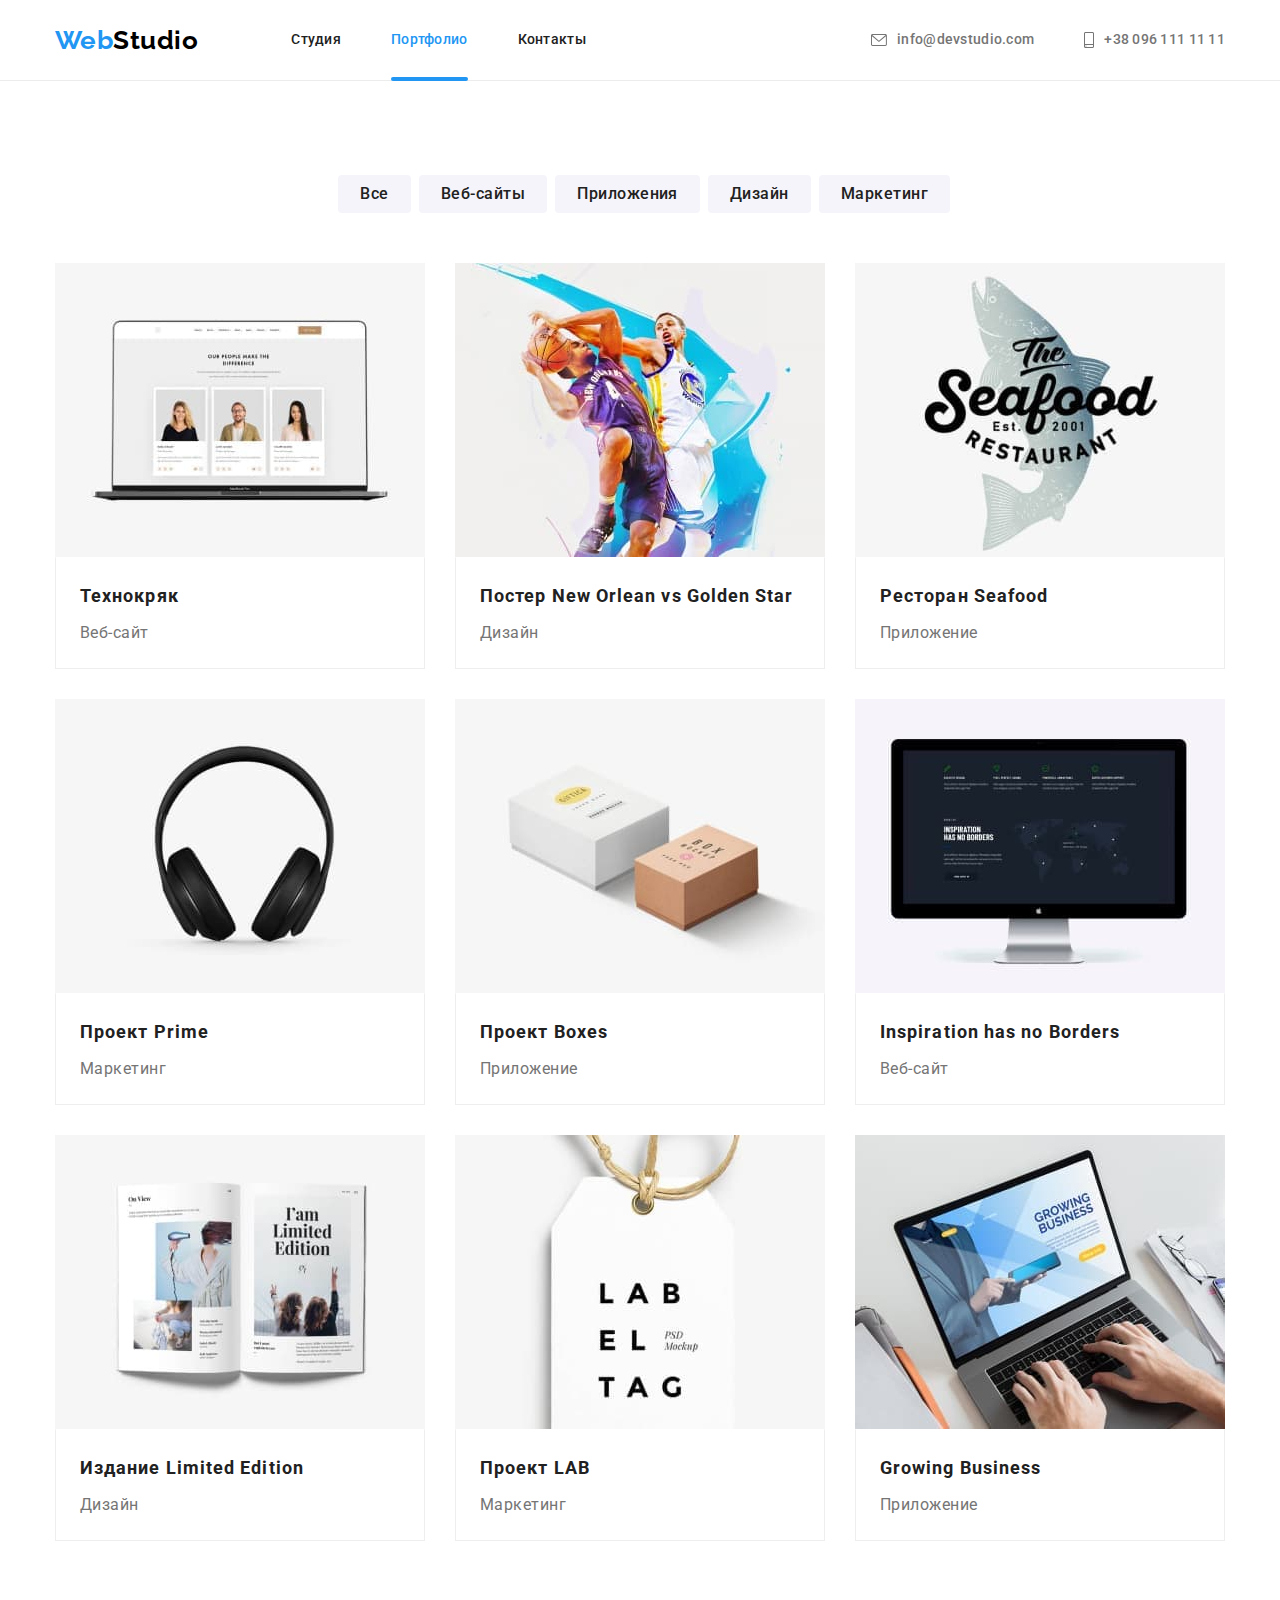
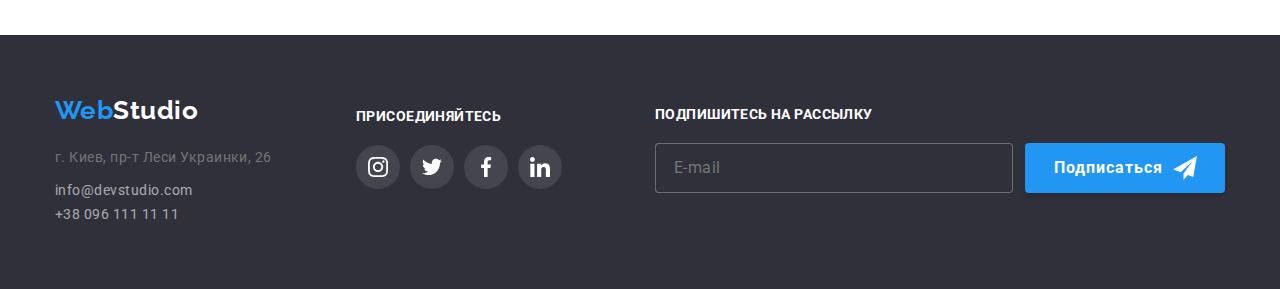
==== portfolio.html @ b42ccc4c "Clone" ====
<!DOCTYPE html>
<html lang="ru">
  <head>
    <meta charset="UTF-8" />
    <meta http-equiv="X-UA-Compatible" content="IE=edge" />
    <meta name="viewport" content="width=device-width, initial-scale=1.0" />
    <title>Document</title>
    <link rel="preconnect" href="https://fonts.gstatic.com" />
    <link
      href="https://fonts.googleapis.com/css2?family=Raleway:wght@700&family=Roboto:wght@400;500;700&display=swap"
      rel="stylesheet"
    />
    <link
      rel="stylesheet"
      href="https://cdnjs.cloudflare.com/ajax/libs/modern-normalize/1.0.0/modern-normalize.min.css"
    />
    <link rel="stylesheet" href="./css/styles.css" />
    <link rel="stylesheet" href="./css/main.min.css" />
  </head>
  <body>
    <!-- Шапка -->

    <header class="header">
      <div class="container header__container">
        <a href="" class="logo"> <span>Web</span><span class="logo header__logo">Studio</span></a>

        <!-- Навигация -->

        <nav>
          <ul class="site-nav list">
            <li class="site-nav__item">
              <a href="./index.html" class="site-nav__link">Студия</a>
            </li>
            <li class="site-nav__item">
              <a href="./portfolio.html" class="site-nav__link site-nav__link--active">Портфолио</a>
            </li>
            <li class="site-nav__item"><a href="" class="site-nav__link">Контакты</a></li>
          </ul>
        </nav>

        <!-- Контакты -->

        <ul class="contact list">
          <li class="contact__item">
            <a href="mailto:info@devstudio.com" class="contact__link">
              <svg class="contact__icon" width="16" height="12">
                <use href="./images/header-icon/symbol-defs.svg#icon-envelope"></use>
              </svg>
              info@devstudio.com</a
            >
          </li>
          <li class="contact__item">
            <a href="tel:+380961111111" class="contact__link">
              <svg class="contact__icon" width="10" height="16">
                <use href="./images/header-icon/symbol-defs.svg#icon-smartphone"></use>
              </svg>
              +38 096 111 11 11</a
            >
          </li>
        </ul>
      </div>
    </header>

    <!-- Фильтры и Проекты -->

    <main>
      <section class="section">
        <div class="container">
          <h2 class="filter">Фильтры и Проекты</h2>
          <ul class="list filter__block">
            <li><button class="filter__button" type="button">Все</button></li>
            <li><button class="filter__button" type="button">Веб-сайты</button></li>
            <li>
              <button class="filter__button" type="button">Приложения</button>
            </li>
            <li><button class="filter__button" type="button">Дизайн</button></li>
            <li><button class="filter__button" type="button">Маркетинг</button></li>
          </ul>
          <ul class="list projects">
            <li class="projects__item">
              <div class="projects__card">
                <img src="./images/img4.jpg" alt="Веб-сайт" width="370" />

                <div class="projects__overlay">
                  <p class="projects__text">
                    Технокряк это современная площадка распространения коронавируса. Компании
                    используют эту платформу для цифрового шпионажа и атак на защищённые сервера
                    конкурентов.
                  </p>
                </div>
              </div>
              <div class="description">
                <h3 class="description__subtitle">Технокряк</h3>
                <p class="description__text">Веб-сайт</p>
              </div>
            </li>
            <li class="projects__item">
              <div class="projects__card">
                <img src="./images/img5.jpg" alt="Дизайн" width="370" />
                <div class="projects__overlay">
                  <p class="projects__text">
                    Технокряк это современная площадка распространения коронавируса. Компании
                    используют эту платформу для цифрового шпионажа и атак на защищённые сервера
                    конкурентов.
                  </p>
                </div>
              </div>
              <div class="description">
                <h3 class="description__subtitle">Постер New Orlean vs Golden Star</h3>
                <p class="description__text">Дизайн</p>
              </div>
            </li>

            <li class="projects__item">
              <div class="projects__card">
                <img src="./images/img6.jpg" alt="Приложение" width="370" />
                <div class="projects__overlay">
                  <p class="projects__text">
                    Технокряк это современная площадка распространения коронавируса. Компании
                    используют эту платформу для цифрового шпионажа и атак на защищённые сервера
                    конкурентов.
                  </p>
                </div>
              </div>
              <div class="description">
                <h3 class="description__subtitle">Ресторан Seafood</h3>
                <p class="description__text">Приложение</p>
              </div>
            </li>
            <li class="projects__item">
              <div class="projects__card">
                <img src="./images/img7.jpg" alt="Маркетинг" width="370" />
                <div class="projects__overlay">
                  <p class="projects__text">
                    Технокряк это современная площадка распространения коронавируса. Компании
                    используют эту платформу для цифрового шпионажа и атак на защищённые сервера
                    конкурентов.
                  </p>
                </div>
              </div>
              <div class="description">
                <h3 class="description__subtitle">Проект Prime</h3>
                <p class="description__text">Маркетинг</p>
              </div>
            </li>
            <li class="projects__item">
              <div class="projects__card">
                <img src="./images/img8.jpg" alt="Приложение" width="370" />
                <div class="projects__overlay">
                  <p class="projects__text">
                    Технокряк это современная площадка распространения коронавируса. Компании
                    используют эту платформу для цифрового шпионажа и атак на защищённые сервера
                    конкурентов.
                  </p>
                </div>
              </div>
              <div class="description">
                <h3 class="description__subtitle">Проект Boxes</h3>
                <p class="description__text">Приложение</p>
              </div>
            </li>
            <li class="projects__item">
              <div class="projects__card">
                <img src="./images/img9.jpg" alt="Веб-сайт" width="370" />
                <div class="projects__overlay">
                  <p class="projects__text">
                    Технокряк это современная площадка распространения коронавируса. Компании
                    используют эту платформу для цифрового шпионажа и атак на защищённые сервера
                    конкурентов.
                  </p>
                </div>
              </div>
              <div class="description">
                <h3 class="description__subtitle">Inspiration has no Borders</h3>
                <p class="description__text">Веб-сайт</p>
              </div>
            </li>

            <li class="projects__item">
              <div class="projects__card">
                <img src="./images/img10.jpg" alt="Дизайн" width="370" />
                <div class="projects__overlay">
                  <p class="projects__text">
                    Технокряк это современная площадка распространения коронавируса. Компании
                    используют эту платформу для цифрового шпионажа и атак на защищённые сервера
                    конкурентов.
                  </p>
                </div>
              </div>
              <div class="description">
                <h3 class="description__subtitle">Издание Limited Edition</h3>
                <p class="description__text">Дизайн</p>
              </div>
            </li>
            <li class="projects__item">
              <div class="projects__card">
                <img src="./images/img11.jpg" alt="Маркетинг" width="370" />
                <div class="projects__overlay">
                  <p class="projects__text">
                    Технокряк это современная площадка распространения коронавируса. Компании
                    используют эту платформу для цифрового шпионажа и атак на защищённые сервера
                    конкурентов.
                  </p>
                </div>
              </div>
              <div class="description">
                <h3 class="description__subtitle">Проект LAB</h3>
                <p class="description__text">Маркетинг</p>
              </div>
            </li>
            <li class="projects__item">
              <div class="projects__card">
                <img src="./images/img12.jpg" alt="Приложение" width="370" />
                <div class="projects__overlay">
                  <p class="projects__text">
                    Технокряк это современная площадка распространения коронавируса. Компании
                    используют эту платформу для цифрового шпионажа и атак на защищённые сервера
                    конкурентов.
                  </p>
                </div>
              </div>
              <div class="description">
                <h3 class="description__subtitle">Growing Business</h3>
                <p class="description__text">Приложение</p>
              </div>
            </li>
          </ul>
        </div>
      </section>
    </main>

    <!-- Подвал -->

    <footer class="footer">
      <div class="container footer__container">
        <div class="footer__contacts">
          <a href="./index.html" class="logo">
            <span>Web</span><span class="logo footer__logo">Studio</span></a
          >
          <address class="footer__address">г. Киев, пр-т Леси Украинки, 26</address>

          <ul class="list">
            <li>
              <a href="mailto:info@devstudio.com" class="footer__link">info@devstudio.com</a>
            </li>
            <li>
              <a href="tel:+380961111111" class="footer__link">+38 096 111 11 11</a>
            </li>
          </ul>
        </div>

        <div class="footer__join">
          <span class="footer__join-bg">Присоединяйтесь</span>
          <ul class="list footer__social-icons">
            <li>
              <svg width="20" height="20">
                <use href="./images/social-icons/symbol-defs-social.svg#icon-instagram"></use>
              </svg>
            </li>
            <li>
              <svg width="20" height="20">
                <use href="./images/social-icons/symbol-defs-social.svg#icon-twitter"></use>
              </svg>
            </li>
            <li>
              <svg width="20" height="20">
                <use href="./images/social-icons/symbol-defs-social.svg#icon-facebook"></use>
              </svg>
            </li>
            <li>
              <svg width="20" height="20">
                <use href="./images/social-icons/symbol-defs-social.svg#icon-linkedin"></use>
              </svg>
            </li>
          </ul>
        </div>

        <div class="footer__subscription">
          <span>Подпишитесь на рассылку</span>
          <form class="subscription__form">
            <label for="email">
              <input
                class="subscription__mail"
                type="email"
                name="email"
                placeholder="E-mail"
                id="email"
              />
            </label>
            <button class="subscription__btn" type="submit">Подписаться</button>
          </form>
        </div>
      </div>
    </footer>
  </body>
</html>
---- css/styles.css ----
/* :root {
  --primary-text-color: #757575;
  --secondary-text-color: #212121;
  --accent-color: #2196f3;
  --hero-button-hover-color: #188ce8;
  --primary-bg-color: #fff;
  --color-studio: #000;
  --our-team-bg-color: #f5f4fa;
  --footer-contact-link: rgba(255, 255, 255, 0.6);
  --primary-second-bg-color: #2f303a;
  --portfolio-border-color: #eee;
  --header-border-color: #ececec;
  --social-icons-color: #afb1b8;
  --we-do-text-position: rgba(47, 48, 58, 0.8);
  --backdrop-color: rgba(0, 0, 0, 0.2);
} */
/* body {
  margin: 0;
  background-color: var(--primary-bg-color);
  color: var(--primary-text-color);
  font-family: Roboto, sans-serif;
  font-style: normal;
  letter-spacing: 0.03em;
}

.list {
  list-style: none;
  padding: 0;
  margin: 0;
}
img {
  display: block;
} */

/* .container {
  width: 1200px;
  padding: 0 15px;
  margin-left: auto;
  margin-right: auto;
}  */

/* Шапка */

/* .header {
  border-bottom: 1px solid var(--header-border-color);
}

.header__container {
  display: flex;
  align-items: center;
} */

/* .logo {
  font-family: Raleway, sans-serif;
  font-weight: 700;
  font-size: 26px;
  line-height: 1.19;
  text-decoration: none;
  color: var(--accent-color);
} */

/* .header__logo {
  color: var(--color-studio);
} */

/* Навигация */

/* .site-nav {
  display: flex;
  margin-left: 93px;
}
.site-nav__item:nth-child(n + 2) {
  margin-left: 50px;
}

.site-nav__link {
  display: block;
  padding-top: 32px;
  padding-bottom: 32px;
  color: var(--secondary-text-color);
  font-weight: 500;
  font-size: 14px;
  line-height: 1.14;
  letter-spacing: 0.02em;
  text-decoration: none;

  transition-property: color;
  transition-duration: 250ms;
  transition-timing-function: cubic-bezier(0.4, 0, 0.2, 1);
}

.site-nav__link:hover,
.site-nav__link:focus {
  color: var(--accent-color);
}

.site-nav__link--active {
  position: relative;
  color: var(--accent-color);
}
.site-nav__link--active::after {
  content: '';
  position: absolute;
  left: 0;
  bottom: -1px;
  display: block;
  background-color: var(--accent-color);
  border-radius: 2px;
  width: 100%;
  height: 4px;
} */

/* Контакты */
/* .contact {
  display: flex;
  margin-left: auto;
}
.contact__item:not(last child) {
  margin-left: 50px;
}

.contact__link {
  display: flex;
  align-items: center;
  padding-top: 32px;
  padding-bottom: 32px;
  color: var(--primary-text-color);
  font-weight: 500;
  font-size: 14px;
  line-height: 1.14;
  letter-spacing: 0.02em
  text-decoration: none;

  transition-property: color;
  transition-duration: 250ms;
  transition-timing-function: cubic-bezier(0.4, 0, 0.2, 1);
}

.contact__link:hover,
.contact__link:focus {
  color: var(--accent-color);
}

.contact__icon {
  margin-right: 10px;
  fill: currentColor;
  transition-property: fill;

  transition-duration: 250ms;
  transition-timing-function: cubic-bezier(0.4, 0, 0.2, 1);
}

.contact__icon:hover,
.contact__icon:focus {
  fill: currentColor;
} */

/* Герой */

/* .hero {
  text-align: center;
  padding-top: 200px;
  padding-bottom: 200px;
  background-image: linear-gradient(to right, rgba(47, 48, 58, 0.4), rgba(47, 48, 58, 0.4)),
    url('../images/Шапка.jpg');
  background-repeat: no-repeat;
  background-position: 50% 50%;
}
.hero--primacy-bg-color {
  background-color: var(--primary-second-bg-color);
}

.hero__title {
  margin-top: 0;
  margin-bottom: 30px;

  color: var(--primary-bg-color);
  font-weight: 900;
  font-size: 44px;
  line-height: 1.36;
  text-align: center;
  letter-spacing: 0.06em;
  text-transform: uppercase;
}
.hero__button {
  position: relative;
  display: inline-block;
  box-sizing: border-box;
  border: 0px solid transparent;
  min-width: 200px;
  padding: 10px 32px;
  color: var(--primary-bg-color);
  background-color: var(--accent-color);

  font-family: inherit;
  font-weight: 700;
  font-size: 16px;
  line-height: 1.9;
  align-items: center;
  letter-spacing: 0.06em;
  cursor: pointer;
  border-radius: 4px;

  transition-property: background-color, color;
  transition-duration: 250ms;
  transition-timing-function: cubic-bezier(0.4, 0, 0.2, 1);
}
.hero__button:hover,
.hero__button:focus {
  color: var(--primary-bg-color);
  background-color: var(--hero-button-hover-color);
} */

/* Секции */

/* .section {
  padding-top: 94px;
  padding-bottom: 94px;
}

.section__title {
  margin-top: 0;
  margin-bottom: 50px;

  color: var(--secondary-text-color);
  font-weight: 700;
  font-size: 36px;
  line-height: 1.17;
  text-align: center;
}
.section__subtitle {
  margin-top: 30px;
  margin-bottom: 10px;

  color: var(--secondary-text-color);
  font-weight: 700;
  font-size: 14px;
  line-height: 1.14;
} */

/* Особенности
.features {
  padding-top: 94px;
  padding-bottom: 0;
}
.features__title {
  display: none;
}
.features__subtitle {
  margin-top: 30px;
  margin-bottom: 10px;

  color: var(--secondary-text-color);
  font-weight: 700;
  font-size: 14px;
  line-height: 1.14;
}

.features__section {
  display: flex;
  justify-content: space-between;
}
.features__item::before {
  content: '';

  display: block;
  background-size: contain;
  background-repeat: no-repeat;
  background-position: center;

  margin-bottom: 30px;
  max-width: 270px;
  height: 120px;
}
.features__icon-antenna::before {
  background-image: url(../images/great-icons/Group1.svg);
}
.features__icon-clock::before {
  background-image: url(../images/great-icons/Group2.svg);
}
.features__icon-diagram::before {
  background-image: url(../images/great-icons/Group3.svg);
}
.features__icon-astronaut::before {
  background-image: url(../images/great-icons/Group4.svg);
}
.features__text {
  width: 270px;
  height: 75px;
  font-size: 14px;
  line-height: 2;
  margin: 0;
} */

/* Чем мы занимаемся */

/* .we-do__section {
  display: flex;
  justify-content: center;
  position: relative;
}

.we-do__text {
  display: flex;
  justify-content: center;
  align-items: center;
  position: absolute;
  bottom: 0px;

  margin: 0;
  width: 370px;
  height: 70px;
  font-weight: 700;
  font-size: 14px;
  line-height: 1.14;
  letter-spacing: 0.03em;
  text-transform: uppercase;
  color: var(--primary-bg-color);
  background-color: var(--we-do-text-position);
}
.we-do__item:nth-child(n + 2) {
  margin-left: 30px;
} */

/* Наша команда  */

/* .our-team-bg-color {
  background: var(--our-team-bg-color);
}
.team__section {
  display: flex;
  justify-content: space-between;
}

.team__item {
  background-color: var(--primary-bg-color);
  text-align: center;
  box-shadow: 0px 1px 3px rgba(0, 0, 0, 0.12), 0px 1px 1px rgba(0, 0, 0, 0.14),
    0px 2px 1px rgba(0, 0, 0, 0.2);
  border-radius: 0px 0px 4px 4px;
}
.team__item:hover,
.team__item:focus {
  box-shadow: 0px 4px 4px 0px #00000040;
  border-radius: 0px 0px 4px 4px;
  cursor: pointer;
}
.team__name {
  margin-top: 30px;
  margin-bottom: 10px;

  color: var(--secondary-text-color);
  font-weight: 500;
  font-size: 16px;
  line-height: 1.19;
}
.team__profession {
  font-size: 16px;
  line-height: 1.19;
}

.team__icon {
  display: flex;
  justify-content: center;

  margin-bottom: 30px;
}
.team__icon li:not(:last-child) {
  margin-right: 10px;
}
.team__icon li {
  display: flex;
  justify-content: center;
  align-items: center;
  width: 44px;
  height: 44px;
  background-color: var(--primary-bg-color);
  border-radius: 50%;
  fill: var(--social-icons-color);

  transition-property: background-color, fill;
  transition-duration: 250ms;
  transition-timing-function: cubic-bezier(0.4, 0, 0.2, 1);
}

.team__icon li:hover,
.team__icon li:focus {
  fill: var(--primary-bg-color);
  background-color: var(--accent-color);
  cursor: pointer;
} */

/*  Постоянные  клиенты */

/* .clients {
  display: inline-flex;
  align-items: center;
}

.clients li:not(:nth-last-child(-n + 1)) {
  margin-right: 30px;
}
.clients__icon {
  justify-content: center;
  width: 170px;
  height: 92px;

  fill: var(--social-icons-color);
  border: 1px solid var(--social-icons-color);
  border-radius: 4px;

  transition-property: fill, border;
  transition-duration: 250ms;
  transition-timing-function: cubic-bezier(0.4, 0, 0.2, 1);
}
.clients__icon:hover {
  fill: var(--accent-color);
  border: 1px solid var(--accent-color);
  cursor: pointer;
} */

/* Подвал */
/* .footer__container {
  display: flex;
  padding-bottom: 60px;
  padding-top: 60px;
}
.footer {
  background-color: var(--primary-second-bg-color);
}
.footer__contacts {
  width: 231px;
}

.footer__logo {
  display: inline-block;
  margin-bottom: 20px;
  color: var(--primary-bg-color);
}
.footer__address {
  margin-top: 0;
  margin-bottom: 9px;

  font-size: 14px;
  line-height: 1.71;
  font-style: normal;
}

.footer__link {
  color: var(--footer-contact-link);

  font-size: 14px;
  line-height: 1.71;
  text-decoration: none;
  transition-property: color;
  transition-duration: 250ms;
  transition-timing-function: cubic-bezier(0.4, 0, 0.2, 1);
}
.footer__link:hover,
.footer__link:focus {
  color: var(--accent-color);
}
.footer__join {
  margin-top: 12px;
  margin-left: 70px;
}
.footer__join-bg {
  font-weight: 700;
  font-size: 14px;
  line-height: 1.14;
  letter-spacing: 0.03em;
  text-transform: uppercase;
  color: var(--primary-bg-color);
}
.footer__social-icons {
  display: flex;
  justify-content: center;

  margin-top: 20px;
  margin-bottom: 40px;
}
.footer__social-icons li:not(:last-child) {
  margin-right: 10px;
}
.footer__social-icons li {
  display: flex;
  justify-content: center;
  align-items: center;
  width: 44px;
  height: 44px;
  color: var(--primary-bg-color);
  background-color: rgb(255, 255, 255, 0.1);
  border-radius: 50%;
  fill: currentColor;

  transition-property: background-color, fill;
  transition-duration: 250ms;
  transition-timing-function: cubic-bezier(0.4, 0, 0.2, 1);
}
.footer__social-icons li:hover {
  width: 44px;
  height: 44px;
  background-color: var(--accent-color);
  cursor: pointer;
}

.footer__subscription {
  margin-left: 93px;
  margin-top: 12px;

  font-weight: 700;
  font-size: 14px;
  line-height: 1.14;
  letter-spacing: 0.03em;
  text-transform: uppercase;

  color: var(--primary-bg-color);
}
.subscription__form {
  display: flex;

  width: 570px;
  height: 86px;
}

.subscription__mail {
  width: 358px;
  height: 50px;
  background-color: var(--primary-second-bg-color);
  margin-top: 20px;
  margin-right: 12px;

  color: rgba(255, 255, 255, 0.3);
  border: 1px solid rgba(255, 255, 255, 0.3);
  box-sizing: border-box;

  border-radius: 4px;
  outline: none;
}
.subscription__mail::placeholder {
  padding-left: 16px;
  padding-top: 15px;
  font-size: 16px;
  line-height: 1.25;
  letter-spacing: 0.03em;
}
.subscription__btn {
  position: relative;
  margin-top: 20px;
  width: 200px;
  height: 50px;

  padding-right: 62px;
  padding-left: 29px;
  border: 0px solid transparent;
  background: var(--accent-color);
  box-shadow: 0px 4px 4px rgba(0, 0, 0, 0.15);
  border-radius: 4px;
  color: var(--primary-bg-color);

  font-weight: 700;
  font-size: 16px;
  line-height: 1.87;
  letter-spacing: 0.06em;
  cursor: pointer;
  transition: background-color 250ms cubic-bezier(0.4, 0, 0.2, 1);
}
.subscription__btn::after {
  background-image: url(../images/modal-icon/icon-send.svg);

  width: 24px;
  height: 24px;

  position: absolute;
  content: '';
  top: 13px;
  right: 28px;
  fill: var(--primary-bg-color);
}
.subscription__btn:hover {
  background-color: var(--hero-button-hover-color);
} */

/* Модалка */

/* .backdrop {
  position: fixed;
  top: 0;
  left: 0;
  width: 100%;
  height: 100%;
  opacity: 1;

  background-color: var(--backdrop-color);
  transition: opacity 250ms cubic-bezier(0.4, 0, 0.2, 1);
  z-index: 1;
}
.backdrop.is-hidden {
  opacity: 0;
  pointer-events: none;
  visibility: hidden;
  transition: opacity 250ms cubic-bezier(0.4, 0, 0.2, 1),
    visibility 250ms cubic-bezier(0.4, 0, 0.2, 1);
}
.backdrop.is-hidden .modal {
  transform: translate(-50%, -50%) scale(0.8);
}
.modal {
  position: absolute;

  max-width: 528px;
  max-height: 581px;
  top: 50%;
  left: 50%;
  padding: 40px;

  transform: translate(-50%, -50%) scale(1);
  transition: transform 250ms cubic-bezier(0.4, 0, 0.2, 1);

  background-color: var(--primary-bg-color);
  box-shadow: 0px 1px 3px rgba(0, 0, 0, 0.12), 0px 1px 1px rgba(0, 0, 0, 0.14),
    0px 2px 1px rgba(0, 0, 0, 0.2);
  border-radius: 4px;
}

.modal__btn {
  position: absolute;
  top: 8px;
  right: 8px;

  width: 30px;
  height: 30px;
  border-radius: 50%;
  border: 1px solid rgba(0, 0, 0, 0.1);

  background-color: var(--primary-bg-color);
  transition: fill 250ms cubic-bezier(0.4, 0, 0.2, 1);
  cursor: pointer;
}

.modal__btn:hover {
  fill: var(--accent-color);
}
.modal__text {
  text-align: center;
  margin-top: 0;
  margin-bottom: 12px;

  font-weight: 700;
  font-size: 20px;
  line-height: 1.15;
  letter-spacing: 0.03em;
  color: var(--color-studio);
}
.form {
  display: flex;
  flex-direction: column;
}
.form__label {
  text-align: left;
  display: block;
  margin-bottom: 10px;

  font-size: 12px;
  line-height: 1.16;
  letter-spacing: 0.01em;
}
.form__label label {
  margin-bottom: 4px;
}
.form__wrap {
  position: relative;
  display: block;
  margin-top: 4px;
}

.form__input {
  height: 40px;
  width: 100%;
  padding: 0;
  padding-left: 42px;
  border: 1px solid rgba(33, 33, 33, 0.2);
  outline: none;
  border-radius: 4px;
  cursor: pointer;
  transition: border 250ms cubic-bezier(0.4, 0, 0.2, 1);
}
.form__input:focus {
  border-color: var(--accent-color);
}
.form__input:focus + .icon-form {
  fill: var(--accent-color);
}

.form__icon {
  display: flex;
  justify-content: center;
  align-items: center;
  position: absolute;
  top: 50%;
  left: 12px;
  transform: translateY(-50%);

  transition: fill 250ms cubic-bezier(0.4, 0, 0.2, 1);
}

.input__comment {
  text-align: left;
  display: block;

  font-size: 12px;
  line-height: 1.16;
  letter-spacing: 0.01em;
}
.input__field {
  width: 100%;
  height: 120px;
  padding-top: 12px;
  padding-left: 16px;
  margin-top: 4px;
  margin-bottom: 20px;
  resize: none;

  font-size: 14px;
  line-height: 1.14;
  letter-spacing: 0.01em;
  border: 1px solid rgba(33, 33, 33, 0.2);
  box-sizing: border-box;
  border-radius: 4px;
  outline: none;
  transition: border 250ms cubic-bezier(0.4, 0, 0.2, 1);
  cursor: pointer;
}
.input__field:focus {
  border-color: var(--accent-color);
}
.input__field::placeholder {
  color: rgba(117, 117, 117, 0.5);
  font-size: 12px;
  line-height: 1.16;
  letter-spacing: 0.01em;
}
.checkbox {
  display: flex;
  justify-content: center;
  align-items: center;
  margin-bottom: 30px;
  cursor: pointer;
}
.checkbox__label {
  display: inline-block;

  font-size: 12px;
  line-height: 1.16;
  letter-spacing: 0.01em;
}
.checkbox__label:checked + .checkbox__icon {
  background-image: url(../images/modal-icon/icon-check.svg);
  background-color: var(--accent-color);
  border-color: var(--accent-color);
  background-size: contain;
  background-origin: border-box;
}
.checkbox__icon {
  display: inline-block;

  width: 16px;
  height: 15px;
  background-color: var(--primary-bg-color);
  border-radius: 4px;
  border: 2px solid rgba(0, 0, 0, 1);
  transition-property: background-color, border;
  transition-duration: 250ms;
  transition-timing-function: cubic-bezier(0.4, 0, 0.2, 1);
}

.checkbox__text {
  display: inline-block;
  padding-left: 7px;

  font-size: 14px;
  line-height: 1.71;
  letter-spacing: 0.03em;
}
.checkbox__text--second {
  color: var(--accent-color);
  transition: color 250ms cubic-bezier(0.4, 0, 0.2, 1);
}
.checkbox__label--hidden {
  position: absolute;
  width: 1px;
  height: 1px;
  margin: -1px;
  padding: 0;
  overflow: hidden;
  border: 0;
  clip: rect(0 0 0 0);
}
.submit-btn {
  display: block;
  margin-left: auto;
  margin-right: auto;

  margin-bottom: 0;
  padding: 0;
  width: 200px;
  height: 50px;
  background-color: var(--accent-color);
  color: var(--primary-bg-color);
  border-radius: 4px;
  border: 0px solid transparent;

  font-weight: 700;
  font-size: 16px;
  line-height: 1.87;
  letter-spacing: 0.06em;
  cursor: pointer;
  transition: background-color 250ms cubic-bezier(0.4, 0, 0.2, 1);
}
.submit-btn:hover {
  background-color: var(--hero-button-hover-color);
} */

/* Портфолио */

/* Фильтры */

/* .portfolio {
  display: none;
  border-top: 1px solid var(--header-border-color);
} */

/* Кнопки */

/* .filter {
  display: flex;
  justify-content: center;
  padding-bottom: 50px;
}
.filter__block .filter__button {
  margin-left: 8px;
}

.filter__button {
  box-sizing: border-box;
  min-width: 73px;
  padding: 6px 22px;
  border: 0px solid transparent;
  border-radius: 4px;

  color: var(--secondary-text-color);
  background-color: var(--our-team-bg-color);
  font-family: inherit;
  font-weight: 500;
  font-size: 16px;
  line-height: 1.6;
  letter-spacing: 0.03em;
  text-align: center;
  cursor: pointer;

  transition-property: background-color, color, box-shadow;
  transition-duration: 250ms;
  transition-timing-function: cubic-bezier(0.4, 0, 0.2, 1);
}

.filter__button:hover,
.filter__button:focus {
  background-color: var(--accent-color);
  color: var(--primary-bg-color);
  box-shadow: 0px 3px 1px rgba(0, 0, 0, 0.1), 0px 1px 2px rgba(0, 0, 0, 0.08),
    0px 2px 2px rgba(0, 0, 0, 0.12);
} */
/* Проекты  */

/* .projects {
  display: flex;
  flex-wrap: wrap;
}

.projects__item {
  width: 370px;

  margin-right: 30px;
  margin-bottom: 30px;

  transition-property: box-shadow;
  transition-duration: 250ms;
  transition-timing-function: cubic-bezier(0.4, 0, 0.2, 1);
}

.projects__item:nth-child(3n) {
  margin-right: 0px;
}
.projects__item:nth-last-child(-n + 3) {
  margin-bottom: 0px;
}
.projects__item:hover {
  box-shadow: 0px 1px 1px rgba(0, 0, 0, 0.12), 0px 4px 4px rgba(0, 0, 0, 0.06),
    1px 4px 6px rgba(0, 0, 0, 0.16);
  cursor: pointer;
}
.projects__card {
  position: relative;
  overflow: hidden;
}

.projects__overlay {
  position: absolute;
  top: 0;
  left: 0;
  width: 100%;
  height: 101%;
  background-color: rgba(33, 150, 243, 0.9);

  transform: translateY(100%);
  transition: transform 250ms cubic-bezier(0.4, 0, 0.2, 1);
}
.projects__item:hover .projects__overlay {
  transform: translatey(0);
}

.projects__text {
  position: absolute;
  transform: translate(-50%, -50%);
  top: 50%;
  left: 50%;
  display: flex;
  justify-content: center;

  width: 322px;
  height: 168px;
  align-items: center;
  margin: 0;
  color: var(--primary-bg-color);
  font-size: 18px;
  line-height: 1.56;
}
.description {
  border: 1px solid var(--portfolio-border-color);
  border-top: 1px solid transparent;
}

.description__subtitle {
  max-width: 322px;
  margin-bottom: 0;
  margin-top: 20px;
  margin-left: 24px;

  color: var(--secondary-text-color);
  font-weight: 700;
  font-size: 18px;
  line-height: 2;
  letter-spacing: 0.06em;
}
.description__text {
  margin-bottom: 20px;
  margin-top: 4px;
  margin-left: 24px;
  max-width: 322px;

  font-size: 16px;
  line-height: 1.88;
} */
---- css/main.min.css ----
.visually-hidden{position:absolute;width:1px;height:1px;margin:-1px;padding:0;overflow:hidden;border:0;clip:rect(0 0 0 0)}.form__icon,.checkbox,.we-do__section,.we-do__text,.team__icon,.team__icon li,.footer__social-icons,.footer__social-icons li,.filter__block,.projects__text{display:flex;justify-content:center}.container{width:1200px;padding:0 15px;margin-left:auto;margin-right:auto}.section{padding-top:94px;padding-bottom:94px}.section__title{margin-top:0;margin-bottom:50px;color:#212121;font-weight:700;font-size:36px;line-height:1.17;text-align:center}.section__subtitle{margin-top:30px;margin-bottom:10px;color:#212121;font-weight:700;font-size:14px;line-height:1.14}body{margin:0;background-color:#fff;color:#757575;font-family:Roboto, sans-serif;font-style:normal;letter-spacing:0.03em}.list{list-style:none;padding:0;margin:0}img{display:block}.logo{font-family:Raleway, sans-serif;font-weight:700;font-size:26px;line-height:1.19;text-decoration:none;color:#2196f3}.features__section{display:flex;justify-content:space-between}.footer__container{display:flex;padding-bottom:60px;padding-top:60px}.backdrop{position:fixed;top:0;left:0;width:100%;height:100%;opacity:1;background-color:rgba(0,0,0,0.2);transition:opacity 250ms cubic-bezier(0.4, 0, 0.2, 1);z-index:1}.backdrop.is-hidden{opacity:0;pointer-events:none;visibility:hidden;transition:opacity 250ms cubic-bezier(0.4, 0, 0.2, 1),visibility 250ms cubic-bezier(0.4, 0, 0.2, 1)}.backdrop.is-hidden .modal{transform:translate(-50%, -50%) scale(0.8)}.modal{position:absolute;max-width:528px;max-height:581px;top:50%;left:50%;padding:40px;transform:translate(-50%, -50%) scale(1);transition:transform 250ms cubic-bezier(0.4, 0, 0.2, 1);background-color:#fff;box-shadow:0px 1px 3px rgba(0,0,0,0.12),0px 1px 1px rgba(0,0,0,0.14),0px 2px 1px rgba(0,0,0,0.2);border-radius:4px}.modal__btn{position:absolute;top:8px;right:8px;width:30px;height:30px;border-radius:50%;border:1px solid rgba(0,0,0,0.1);background-color:#fff;transition:fill 250ms cubic-bezier(0.4, 0, 0.2, 1);cursor:pointer}.modal__btn:hover{fill:#2196f3}.modal__text{text-align:center;margin-top:0;margin-bottom:12px;font-weight:700;font-size:20px;line-height:1.15;letter-spacing:0.03em;color:#000}.form{display:flex;flex-direction:column}.form__label{text-align:left;display:block;margin-bottom:10px;font-size:12px;line-height:1.16;letter-spacing:0.01em}.form_label label{margin-bottom:4px}.form__wrap{position:relative;display:block;margin-top:4px}.form__input{height:40px;width:100%;padding:0;padding-left:42px;border:1px solid rgba(33,33,33,0.2);outline:none;border-radius:4px;cursor:pointer;transition:border 250ms cubic-bezier(0.4, 0, 0.2, 1)}.form__icon{align-items:center;position:absolute;top:50%;left:12px;transform:translateY(-50%);transition:fill 250ms cubic-bezier(0.4, 0, 0.2, 1)}.form__input:focus{border-color:#2196f3}.form__input:focus+.form__icon{fill:#2196f3}.input__comment{text-align:left;display:block;font-size:12px;line-height:1.16;letter-spacing:0.01em}.input__field{width:100%;height:120px;padding-top:12px;padding-left:16px;margin-top:4px;margin-bottom:20px;resize:none;font-size:14px;line-height:1.14;letter-spacing:0.01em;border:1px solid rgba(33,33,33,0.2);box-sizing:border-box;border-radius:4px;outline:none;transition:border 250ms cubic-bezier(0.4, 0, 0.2, 1);cursor:pointer}.input__field:focus{border-color:#2196f3}.input__field::placeholder{color:rgba(117,117,117,0.5);font-size:12px;line-height:1.16;letter-spacing:0.01em}.checkbox{align-items:center;margin-bottom:30px;cursor:pointer}.checkbox__label{display:inline-block;font-size:12px;line-height:1.16;letter-spacing:0.01em}.checkbox__label--hidden{position:absolute;width:1px;height:1px;margin:-1px;padding:0;overflow:hidden;border:0;clip:rect(0 0 0 0)}.checkbox__label:checked+.checkbox__icon{background-image:url(../images/modal-icon/icon-check.svg);background-color:#2196f3;border-color:#2196f3;background-size:contain;background-origin:border-box}.checkbox__icon{display:inline-block;width:16px;height:15px;background-color:#fff;border-radius:4px;border:2px solid #000;transition-property:background-color, border;transition-duration:250ms;transition-timing-function:cubic-bezier(0.4, 0, 0.2, 1)}.checkbox__text{display:inline-block;padding-left:7px;font-size:14px;line-height:1.71;letter-spacing:0.03em}.checkbox__text--second{color:#2196f3;transition:color 250ms cubic-bezier(0.4, 0, 0.2, 1)}.submit-btn{display:block;margin-left:auto;margin-right:auto;margin-bottom:0;padding:0;width:200px;height:50px;background-color:#2196f3;color:#fff;border-radius:4px;border:0px solid transparent;font-weight:700;font-size:16px;line-height:1.87;letter-spacing:0.06em;cursor:pointer;transition:background-color 250ms cubic-bezier(0.4, 0, 0.2, 1)}.submit-btn:hover{background-color:#188ce8}.header{border-bottom:1px solid #ececec}.header__container{display:flex;align-items:center}.header__logo{color:#000}.site-nav{display:flex;margin-left:93px}.site-nav__item:nth-child(n+2){margin-left:50px}.site-nav__link{display:block;padding-top:32px;padding-bottom:32px;color:#212121;font-weight:500;font-size:14px;line-height:1.14;letter-spacing:0.02em;text-decoration:none;transition-property:color;transition-duration:250ms;transition-timing-function:cubic-bezier(0.4, 0, 0.2, 1)}.site-nav__link:hover,.site-nav__link:focus{color:#2196f3}.site-nav__link--active{position:relative;color:#2196f3}.site-nav__link--active::after{content:'';position:absolute;left:0;bottom:-1px;display:block;background-color:#2196f3;border-radius:2px;width:100%;height:4px}.contact{display:flex;margin-left:auto}.contact__item {margin-left:50px}.contact__link{display:flex;align-items:center;padding-top:32px;padding-bottom:32px;color:#757575;font-weight:500;font-size:14px;line-height:1.14;letter-spacing:0.02em;text-decoration:none;transition-property:color;transition-duration:250ms;transition-timing-function:cubic-bezier(0.4, 0, 0.2, 1)}.contact__link:hover,.contact__link:focus{color:#2196f3}.contact__icon{margin-right:10px;fill:currentColor;transition-property:fill;transition-duration:250ms;transition-timing-function:cubic-bezier(0.4, 0, 0.2, 1)}.contact__icon:hover,.contact__icon:focus{fill:currentColor}.hero{text-align:center;padding-top:200px;padding-bottom:200px;background-image:linear-gradient(to right, rgba(47,48,58,0.4), rgba(47,48,58,0.4)),url("../images/Шапка.jpg");background-repeat:no-repeat;background-position:50% 50%}.hero--primacy-bg-color{background-color:#2f303a}.hero__title{margin-top:0;margin-bottom:30px;color:#fff;font-weight:900;font-size:44px;line-height:1.36;text-align:center;letter-spacing:0.06em;text-transform:uppercase}.hero__button{position:relative;display:inline-block;box-sizing:border-box;border:0px solid transparent;min-width:200px;padding:10px 32px;color:#fff;background-color:#2196f3;font-family:inherit;font-weight:700;font-size:16px;line-height:1.9;align-items:center;letter-spacing:0.06em;cursor:pointer;border-radius:4px;transition-property:background-color, color;transition-duration:250ms;transition-timing-function:cubic-bezier(0.4, 0, 0.2, 1)}.hero__button:hover,.hero__button:focus{color:#fff;background-color:#188ce8}.features{padding-top:94px;padding-bottom:0}.features__title{display:none}.features__subtitle{margin-top:30px;margin-bottom:10px;color:#212121;font-weight:700;font-size:14px;line-height:1.14}.features__item::before{content:'';display:block;background-size:contain;background-repeat:no-repeat;background-position:center;margin-bottom:30px;max-width:270px;height:120px}.features__icon-antenna::before{background-image:url(../images/great-icons/Group1.svg)}.features__icon-clock::before{background-image:url(../images/great-icons/Group2.svg)}.features__icon-diagram::before{background-image:url(../images/great-icons/Group3.svg)}.features__icon-astronaut::before{background-image:url(../images/great-icons/Group4.svg)}.features__text{width:270px;height:75px;font-size:14px;line-height:2;margin:0}.we-do__section{position:relative}.we-do__text{align-items:center;position:absolute;bottom:0px;margin:0;width:370px;height:70px;font-weight:700;font-size:14px;line-height:1.14;letter-spacing:0.03em;text-transform:uppercase;color:#fff;background-color:rgba(47,48,58,0.8)}.we-do__item:nth-child(n+2){margin-left:30px}.our-team-bg-color{background:#f5f4fa}.team__section{display:flex;justify-content:space-between}.team__item{background-color:#fff;text-align:center;box-shadow:0px 1px 3px rgba(0,0,0,0.12),0px 1px 1px rgba(0,0,0,0.14),0px 2px 1px rgba(0,0,0,0.2);border-radius:0px 0px 4px 4px}.team__item:hover,.team__item:focus{box-shadow:0px 4px 4px 0px #00000040;border-radius:0px 0px 4px 4px;cursor:pointer}.team__name{margin-top:30px;margin-bottom:10px;color:#212121;font-weight:500;font-size:16px;line-height:1.19}.team__profession{font-size:16px;line-height:1.19}.team__icon{margin-bottom:30px}.team__icon:not(:last-child){margin-right:10px}.team__icon li{align-items:center;width:44px;height:44px;background-color:#fff;border-radius:50%;fill:#afb1b8;transition-property:background-color, fill;transition-duration:250ms;transition-timing-function:cubic-bezier(0.4, 0, 0.2, 1)}.team__icon li:hover,.team__icon li:focus{fill:#fff;background-color:#2196f3;cursor:pointer}.clients{display:inline-flex;align-items:center}.clients li:not(:nth-last-child(-n+1)){margin-right:30px}.clients__icon{justify-content:center;width:170px;height:92px;fill:#afb1b8;border:1px solid #afb1b8;border-radius:4px;transition-property:fill, border;transition-duration:250ms;transition-timing-function:cubic-bezier(0.4, 0, 0.2, 1)}.clients__icon:hover{fill:#2196f3;border:1px solid #2196f3;cursor:pointer}.footer{background-color:#2f303a}.footer__contacts{width:231px}.footer__logo{display:inline-block;margin-bottom:20px;color:#fff}.footer__address{margin-top:0;margin-bottom:9px;font-size:14px;line-height:1.71;font-style:normal}.footer__link{color:rgba(255,255,255,0.6);font-size:14px;line-height:1.71;text-decoration:none;transition-property:color;transition-duration:250ms;transition-timing-function:cubic-bezier(0.4, 0, 0.2, 1)}.footer__link:hover,.footer__link:focus{color:#2196f3}.footer__join{margin-top:12px;margin-left:70px}.footer__join-bg{font-weight:700;font-size:14px;line-height:1.14;letter-spacing:0.03em;text-transform:uppercase;color:#fff}.footer__social-icons{margin-top:20px;margin-bottom:40px}.footer__social-icons li:not(:last-child){margin-right:10px}.footer__social-icons li{align-items:center;width:44px;height:44px;color:#fff;background-color:rgba(255,255,255,0.1);border-radius:50%;fill:currentColor;transition-property:background-color, fill;transition-duration:250ms;transition-timing-function:cubic-bezier(0.4, 0, 0.2, 1)}.footer__social-icons li:hover{width:44px;height:44px;background-color:#2196f3;cursor:pointer}.footer__subscription{margin-left:93px;margin-top:12px;font-weight:700;font-size:14px;line-height:1.14;letter-spacing:0.03em;text-transform:uppercase;color:#fff}.subscription__form{display:flex;width:570px;height:86px}.subscription__mail{width:358px;height:50px;background-color:#2f303a;margin-top:20px;margin-right:12px;color:rgba(255,255,255,0.3);border:1px solid rgba(255,255,255,0.3);box-sizing:border-box;border-radius:4px;outline:none}.subscription__mail::placeholder{padding-left:16px;padding-top:15px;font-size:16px;line-height:1.25;letter-spacing:0.03em}.subscription__btn{position:relative;margin-top:20px;width:200px;height:50px;padding-right:62px;padding-left:29px;border:0px solid transparent;background:#2196f3;box-shadow:0px 4px 4px rgba(0,0,0,0.15);border-radius:4px;color:#fff;font-weight:700;font-size:16px;line-height:1.87;letter-spacing:0.06em;cursor:pointer;transition:background-color 250ms cubic-bezier(0.4, 0, 0.2, 1)}.subscription__btn::after{background-image:url(../images/modal-icon/icon-send.svg);width:24px;height:24px;position:absolute;content:'';top:13px;right:28px;fill:#fff}.subscription__btn:hover{background-color:#188ce8}.filter{display:none;border-top:1px solid #ececec}.filter__block{padding-bottom:50px}.filter__block .filter__button{margin-left:8px}.filter__button{box-sizing:border-box;min-width:73px;padding:6px 22px;border:0px solid transparent;border-radius:4px;color:#212121;background-color:#f5f4fa;font-family:inherit;font-weight:500;font-size:16px;line-height:1.6;letter-spacing:0.03em;text-align:center;cursor:pointer;transition-property:background-color, color, box-shadow;transition-duration:250ms;transition-timing-function:cubic-bezier(0.4, 0, 0.2, 1)}.filter__button:hover,.filter__button:focus{background-color:#2196f3;color:#fff;box-shadow:0px 3px 1px rgba(0,0,0,0.1),0px 1px 2px rgba(0,0,0,0.08),0px 2px 2px rgba(0,0,0,0.12)}.projects{display:flex;flex-wrap:wrap}.projects__item{width:370px;margin-right:30px;margin-bottom:30px;transition-property:box-shadow;transition-duration:250ms;transition-timing-function:cubic-bezier(0.4, 0, 0.2, 1)}.projects__item:nth-child(3n){margin-right:0px}.projects__item:nth-last-child(-n+3){margin-bottom:0px}.projects__item:hover{box-shadow:0px 1px 1px rgba(0,0,0,0.12),0px 4px 4px rgba(0,0,0,0.06),1px 4px 6px rgba(0,0,0,0.16);cursor:pointer}.projects__card{position:relative;overflow:hidden}.projects__overlay{position:absolute;top:0;left:0;width:100%;height:101%;background-color:rgba(33,150,243,0.9);transform:translateY(100%);transition:transform 250ms cubic-bezier(0.4, 0, 0.2, 1)}.projects__item:hover .projects__overlay{transform:translatey(0)}.projects__text{position:absolute;transform:translate(-50%, -50%);top:50%;left:50%;width:322px;height:168px;align-items:center;margin:0;color:#fff;font-size:18px;line-height:1.56}.description{border:1px solid #eee;border-top:1px solid transparent}.description__subtitle{max-width:322px;margin-bottom:0;margin-top:20px;margin-left:24px;color:#212121;font-weight:700;font-size:18px;line-height:2;letter-spacing:0.06em}.description__text{margin-bottom:20px;margin-top:4px;margin-left:24px;max-width:322px;font-size:16px;line-height:1.88}
/*# sourceMappingURL=main.min.css.map */
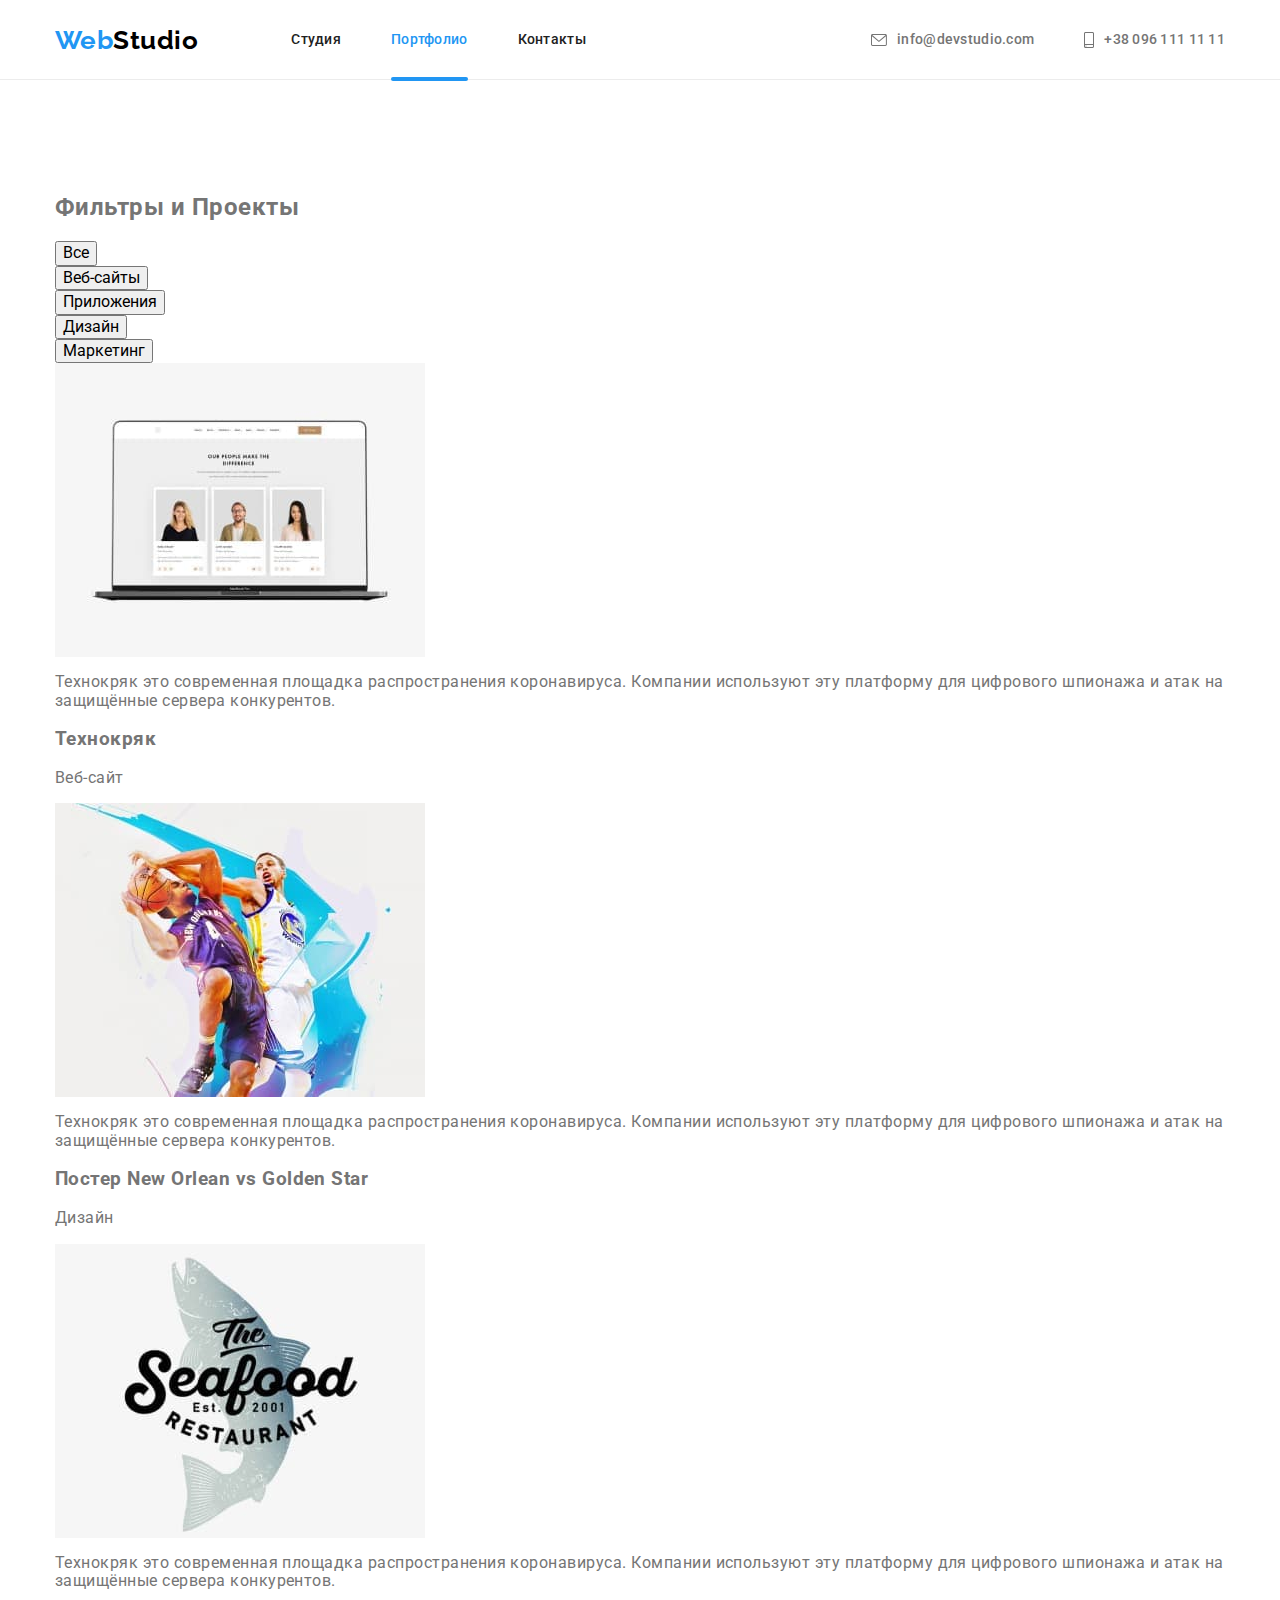
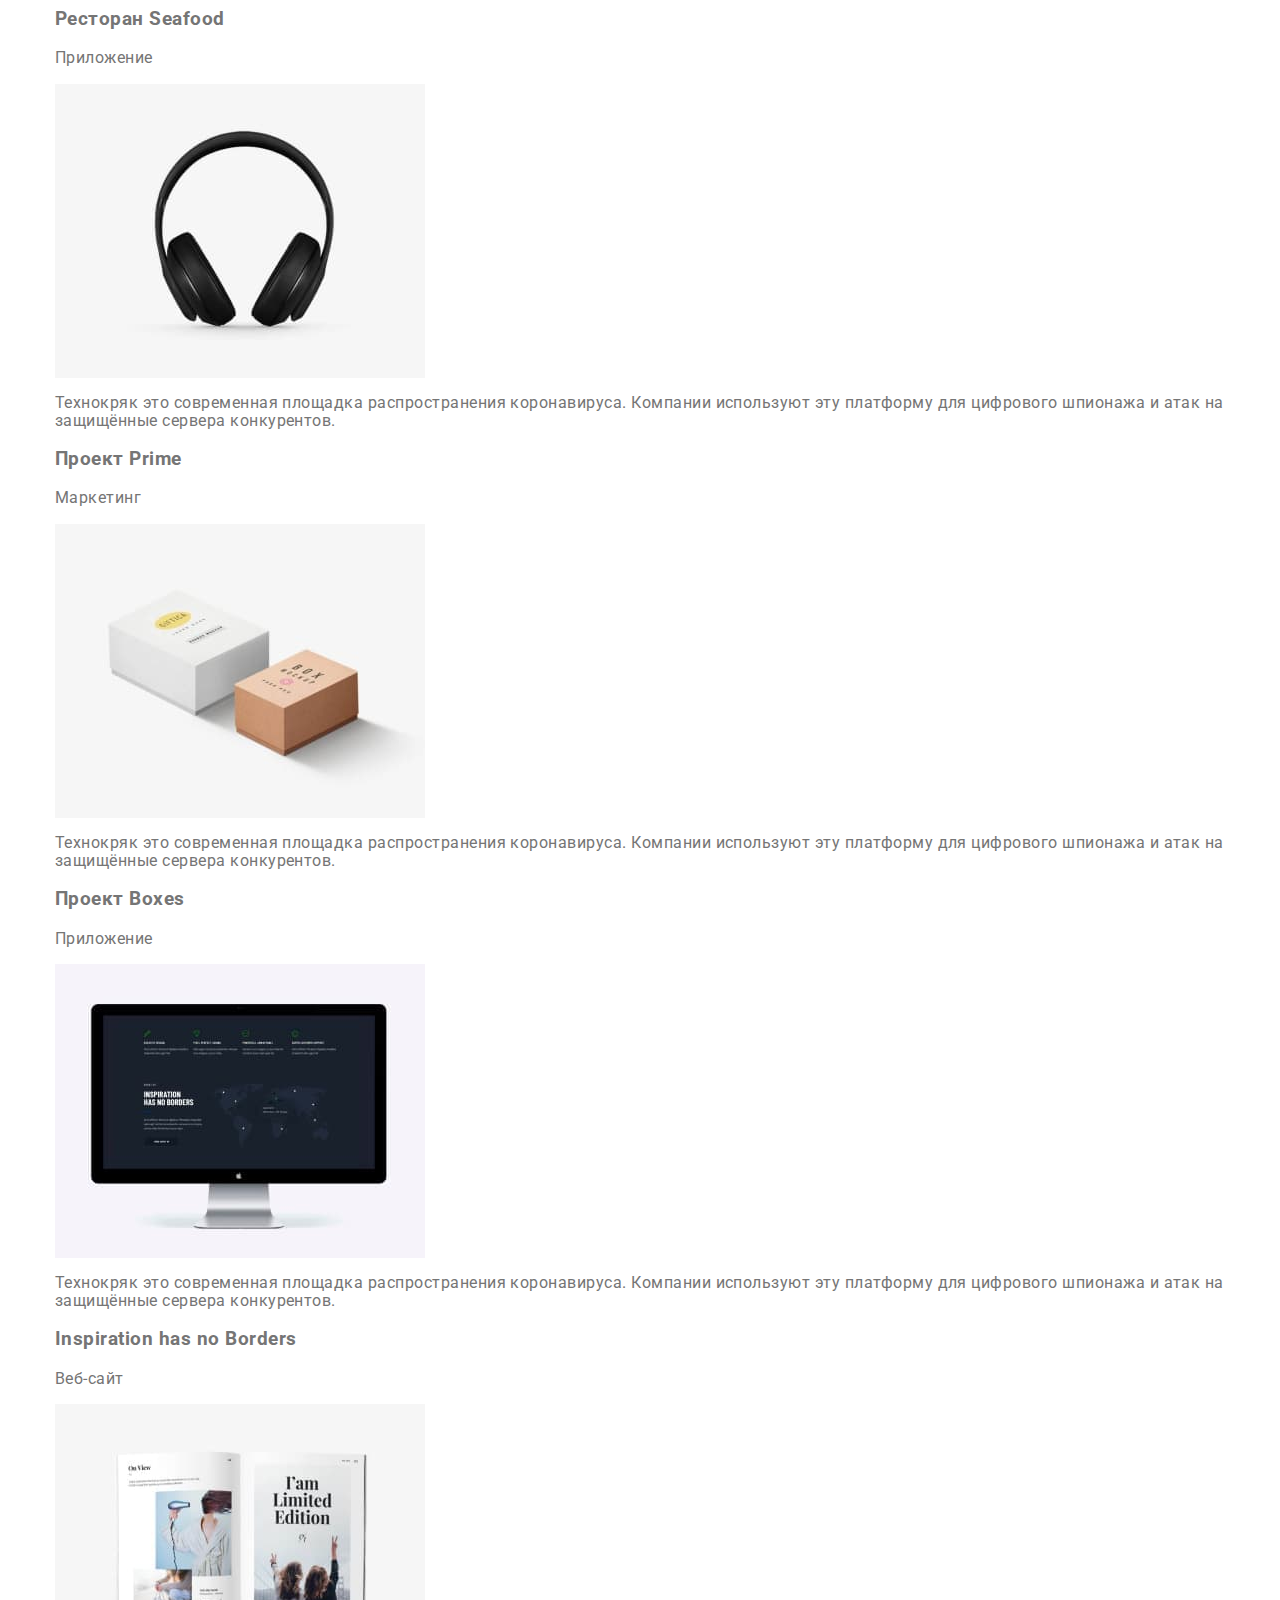
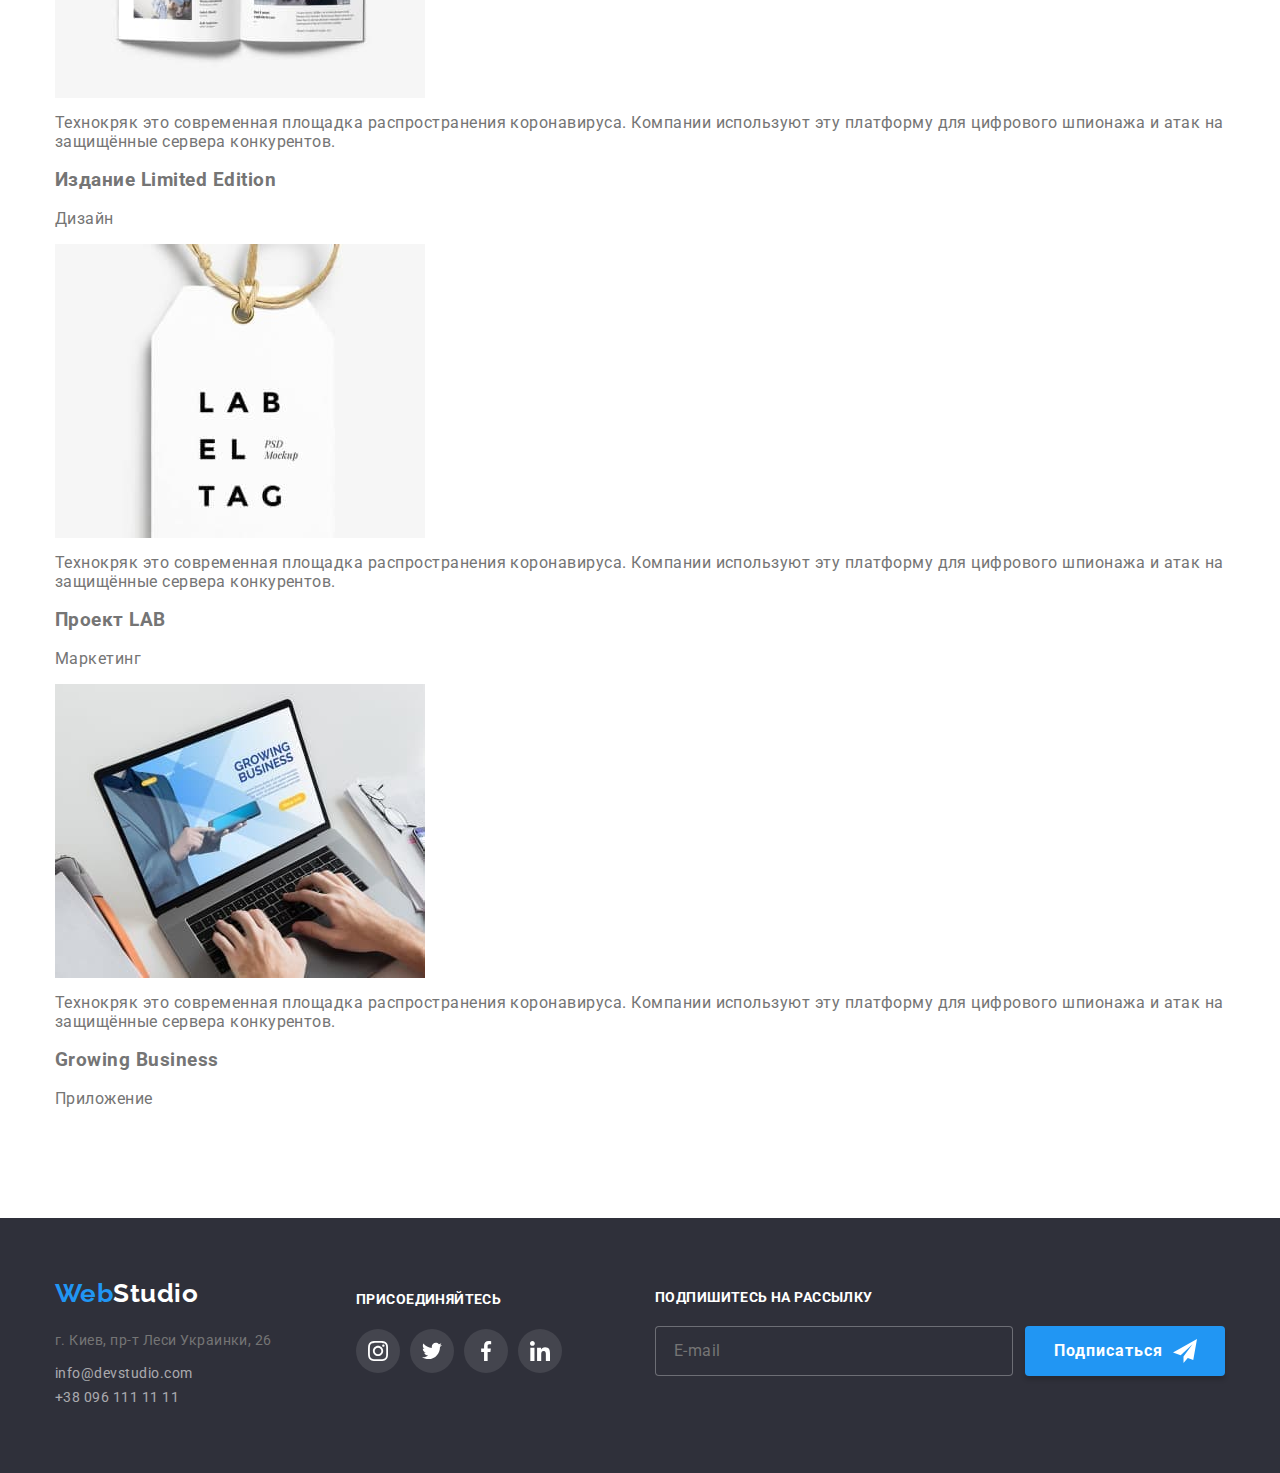
==== commit e819ee75: "Повтор пуша на Гитхаб" ====
--- a/portfolio.html
+++ b/portfolio.html
@@ -278,15 +278,14 @@
         <div class="footer__subscription">
           <span>Подпишитесь на рассылку</span>
           <form class="subscription__form">
-            <label for="email">
-              <input
-                class="subscription__mail"
-                type="email"
-                name="email"
-                placeholder="E-mail"
-                id="email"
-              />
-            </label>
+            <input
+              class="subscription__mail"
+              type="email"
+              name="email"
+              placeholder="E-mail"
+              id="email"
+            />
+
             <button class="subscription__btn" type="submit">Подписаться</button>
           </form>
         </div>
--- a/css/main.min.css
+++ b/css/main.min.css
@@ -1,2 +1,2 @@
-.visually-hidden{position:absolute;width:1px;height:1px;margin:-1px;padding:0;overflow:hidden;border:0;clip:rect(0 0 0 0)}.form__icon,.checkbox,.we-do__section,.we-do__text,.team__icon,.team__icon li,.footer__social-icons,.footer__social-icons li,.filter__block,.projects__text{display:flex;justify-content:center}.container{width:1200px;padding:0 15px;margin-left:auto;margin-right:auto}.section{padding-top:94px;padding-bottom:94px}.section__title{margin-top:0;margin-bottom:50px;color:#212121;font-weight:700;font-size:36px;line-height:1.17;text-align:center}.section__subtitle{margin-top:30px;margin-bottom:10px;color:#212121;font-weight:700;font-size:14px;line-height:1.14}body{margin:0;background-color:#fff;color:#757575;font-family:Roboto, sans-serif;font-style:normal;letter-spacing:0.03em}.list{list-style:none;padding:0;margin:0}img{display:block}.logo{font-family:Raleway, sans-serif;font-weight:700;font-size:26px;line-height:1.19;text-decoration:none;color:#2196f3}.features__section{display:flex;justify-content:space-between}.footer__container{display:flex;padding-bottom:60px;padding-top:60px}.backdrop{position:fixed;top:0;left:0;width:100%;height:100%;opacity:1;background-color:rgba(0,0,0,0.2);transition:opacity 250ms cubic-bezier(0.4, 0, 0.2, 1);z-index:1}.backdrop.is-hidden{opacity:0;pointer-events:none;visibility:hidden;transition:opacity 250ms cubic-bezier(0.4, 0, 0.2, 1),visibility 250ms cubic-bezier(0.4, 0, 0.2, 1)}.backdrop.is-hidden .modal{transform:translate(-50%, -50%) scale(0.8)}.modal{position:absolute;max-width:528px;max-height:581px;top:50%;left:50%;padding:40px;transform:translate(-50%, -50%) scale(1);transition:transform 250ms cubic-bezier(0.4, 0, 0.2, 1);background-color:#fff;box-shadow:0px 1px 3px rgba(0,0,0,0.12),0px 1px 1px rgba(0,0,0,0.14),0px 2px 1px rgba(0,0,0,0.2);border-radius:4px}.modal__btn{position:absolute;top:8px;right:8px;width:30px;height:30px;border-radius:50%;border:1px solid rgba(0,0,0,0.1);background-color:#fff;transition:fill 250ms cubic-bezier(0.4, 0, 0.2, 1);cursor:pointer}.modal__btn:hover{fill:#2196f3}.modal__text{text-align:center;margin-top:0;margin-bottom:12px;font-weight:700;font-size:20px;line-height:1.15;letter-spacing:0.03em;color:#000}.form{display:flex;flex-direction:column}.form__label{text-align:left;display:block;margin-bottom:10px;font-size:12px;line-height:1.16;letter-spacing:0.01em}.form_label label{margin-bottom:4px}.form__wrap{position:relative;display:block;margin-top:4px}.form__input{height:40px;width:100%;padding:0;padding-left:42px;border:1px solid rgba(33,33,33,0.2);outline:none;border-radius:4px;cursor:pointer;transition:border 250ms cubic-bezier(0.4, 0, 0.2, 1)}.form__icon{align-items:center;position:absolute;top:50%;left:12px;transform:translateY(-50%);transition:fill 250ms cubic-bezier(0.4, 0, 0.2, 1)}.form__input:focus{border-color:#2196f3}.form__input:focus+.form__icon{fill:#2196f3}.input__comment{text-align:left;display:block;font-size:12px;line-height:1.16;letter-spacing:0.01em}.input__field{width:100%;height:120px;padding-top:12px;padding-left:16px;margin-top:4px;margin-bottom:20px;resize:none;font-size:14px;line-height:1.14;letter-spacing:0.01em;border:1px solid rgba(33,33,33,0.2);box-sizing:border-box;border-radius:4px;outline:none;transition:border 250ms cubic-bezier(0.4, 0, 0.2, 1);cursor:pointer}.input__field:focus{border-color:#2196f3}.input__field::placeholder{color:rgba(117,117,117,0.5);font-size:12px;line-height:1.16;letter-spacing:0.01em}.checkbox{align-items:center;margin-bottom:30px;cursor:pointer}.checkbox__label{display:inline-block;font-size:12px;line-height:1.16;letter-spacing:0.01em}.checkbox__label--hidden{position:absolute;width:1px;height:1px;margin:-1px;padding:0;overflow:hidden;border:0;clip:rect(0 0 0 0)}.checkbox__label:checked+.checkbox__icon{background-image:url(../images/modal-icon/icon-check.svg);background-color:#2196f3;border-color:#2196f3;background-size:contain;background-origin:border-box}.checkbox__icon{display:inline-block;width:16px;height:15px;background-color:#fff;border-radius:4px;border:2px solid #000;transition-property:background-color, border;transition-duration:250ms;transition-timing-function:cubic-bezier(0.4, 0, 0.2, 1)}.checkbox__text{display:inline-block;padding-left:7px;font-size:14px;line-height:1.71;letter-spacing:0.03em}.checkbox__text--second{color:#2196f3;transition:color 250ms cubic-bezier(0.4, 0, 0.2, 1)}.submit-btn{display:block;margin-left:auto;margin-right:auto;margin-bottom:0;padding:0;width:200px;height:50px;background-color:#2196f3;color:#fff;border-radius:4px;border:0px solid transparent;font-weight:700;font-size:16px;line-height:1.87;letter-spacing:0.06em;cursor:pointer;transition:background-color 250ms cubic-bezier(0.4, 0, 0.2, 1)}.submit-btn:hover{background-color:#188ce8}.header{border-bottom:1px solid #ececec}.header__container{display:flex;align-items:center}.header__logo{color:#000}.site-nav{display:flex;margin-left:93px}.site-nav__item:nth-child(n+2){margin-left:50px}.site-nav__link{display:block;padding-top:32px;padding-bottom:32px;color:#212121;font-weight:500;font-size:14px;line-height:1.14;letter-spacing:0.02em;text-decoration:none;transition-property:color;transition-duration:250ms;transition-timing-function:cubic-bezier(0.4, 0, 0.2, 1)}.site-nav__link:hover,.site-nav__link:focus{color:#2196f3}.site-nav__link--active{position:relative;color:#2196f3}.site-nav__link--active::after{content:'';position:absolute;left:0;bottom:-1px;display:block;background-color:#2196f3;border-radius:2px;width:100%;height:4px}.contact{display:flex;margin-left:auto}.contact__item {margin-left:50px}.contact__link{display:flex;align-items:center;padding-top:32px;padding-bottom:32px;color:#757575;font-weight:500;font-size:14px;line-height:1.14;letter-spacing:0.02em;text-decoration:none;transition-property:color;transition-duration:250ms;transition-timing-function:cubic-bezier(0.4, 0, 0.2, 1)}.contact__link:hover,.contact__link:focus{color:#2196f3}.contact__icon{margin-right:10px;fill:currentColor;transition-property:fill;transition-duration:250ms;transition-timing-function:cubic-bezier(0.4, 0, 0.2, 1)}.contact__icon:hover,.contact__icon:focus{fill:currentColor}.hero{text-align:center;padding-top:200px;padding-bottom:200px;background-image:linear-gradient(to right, rgba(47,48,58,0.4), rgba(47,48,58,0.4)),url("../images/Шапка.jpg");background-repeat:no-repeat;background-position:50% 50%}.hero--primacy-bg-color{background-color:#2f303a}.hero__title{margin-top:0;margin-bottom:30px;color:#fff;font-weight:900;font-size:44px;line-height:1.36;text-align:center;letter-spacing:0.06em;text-transform:uppercase}.hero__button{position:relative;display:inline-block;box-sizing:border-box;border:0px solid transparent;min-width:200px;padding:10px 32px;color:#fff;background-color:#2196f3;font-family:inherit;font-weight:700;font-size:16px;line-height:1.9;align-items:center;letter-spacing:0.06em;cursor:pointer;border-radius:4px;transition-property:background-color, color;transition-duration:250ms;transition-timing-function:cubic-bezier(0.4, 0, 0.2, 1)}.hero__button:hover,.hero__button:focus{color:#fff;background-color:#188ce8}.features{padding-top:94px;padding-bottom:0}.features__title{display:none}.features__subtitle{margin-top:30px;margin-bottom:10px;color:#212121;font-weight:700;font-size:14px;line-height:1.14}.features__item::before{content:'';display:block;background-size:contain;background-repeat:no-repeat;background-position:center;margin-bottom:30px;max-width:270px;height:120px}.features__icon-antenna::before{background-image:url(../images/great-icons/Group1.svg)}.features__icon-clock::before{background-image:url(../images/great-icons/Group2.svg)}.features__icon-diagram::before{background-image:url(../images/great-icons/Group3.svg)}.features__icon-astronaut::before{background-image:url(../images/great-icons/Group4.svg)}.features__text{width:270px;height:75px;font-size:14px;line-height:2;margin:0}.we-do__section{position:relative}.we-do__text{align-items:center;position:absolute;bottom:0px;margin:0;width:370px;height:70px;font-weight:700;font-size:14px;line-height:1.14;letter-spacing:0.03em;text-transform:uppercase;color:#fff;background-color:rgba(47,48,58,0.8)}.we-do__item:nth-child(n+2){margin-left:30px}.our-team-bg-color{background:#f5f4fa}.team__section{display:flex;justify-content:space-between}.team__item{background-color:#fff;text-align:center;box-shadow:0px 1px 3px rgba(0,0,0,0.12),0px 1px 1px rgba(0,0,0,0.14),0px 2px 1px rgba(0,0,0,0.2);border-radius:0px 0px 4px 4px}.team__item:hover,.team__item:focus{box-shadow:0px 4px 4px 0px #00000040;border-radius:0px 0px 4px 4px;cursor:pointer}.team__name{margin-top:30px;margin-bottom:10px;color:#212121;font-weight:500;font-size:16px;line-height:1.19}.team__profession{font-size:16px;line-height:1.19}.team__icon{margin-bottom:30px}.team__icon:not(:last-child){margin-right:10px}.team__icon li{align-items:center;width:44px;height:44px;background-color:#fff;border-radius:50%;fill:#afb1b8;transition-property:background-color, fill;transition-duration:250ms;transition-timing-function:cubic-bezier(0.4, 0, 0.2, 1)}.team__icon li:hover,.team__icon li:focus{fill:#fff;background-color:#2196f3;cursor:pointer}.clients{display:inline-flex;align-items:center}.clients li:not(:nth-last-child(-n+1)){margin-right:30px}.clients__icon{justify-content:center;width:170px;height:92px;fill:#afb1b8;border:1px solid #afb1b8;border-radius:4px;transition-property:fill, border;transition-duration:250ms;transition-timing-function:cubic-bezier(0.4, 0, 0.2, 1)}.clients__icon:hover{fill:#2196f3;border:1px solid #2196f3;cursor:pointer}.footer{background-color:#2f303a}.footer__contacts{width:231px}.footer__logo{display:inline-block;margin-bottom:20px;color:#fff}.footer__address{margin-top:0;margin-bottom:9px;font-size:14px;line-height:1.71;font-style:normal}.footer__link{color:rgba(255,255,255,0.6);font-size:14px;line-height:1.71;text-decoration:none;transition-property:color;transition-duration:250ms;transition-timing-function:cubic-bezier(0.4, 0, 0.2, 1)}.footer__link:hover,.footer__link:focus{color:#2196f3}.footer__join{margin-top:12px;margin-left:70px}.footer__join-bg{font-weight:700;font-size:14px;line-height:1.14;letter-spacing:0.03em;text-transform:uppercase;color:#fff}.footer__social-icons{margin-top:20px;margin-bottom:40px}.footer__social-icons li:not(:last-child){margin-right:10px}.footer__social-icons li{align-items:center;width:44px;height:44px;color:#fff;background-color:rgba(255,255,255,0.1);border-radius:50%;fill:currentColor;transition-property:background-color, fill;transition-duration:250ms;transition-timing-function:cubic-bezier(0.4, 0, 0.2, 1)}.footer__social-icons li:hover{width:44px;height:44px;background-color:#2196f3;cursor:pointer}.footer__subscription{margin-left:93px;margin-top:12px;font-weight:700;font-size:14px;line-height:1.14;letter-spacing:0.03em;text-transform:uppercase;color:#fff}.subscription__form{display:flex;width:570px;height:86px}.subscription__mail{width:358px;height:50px;background-color:#2f303a;margin-top:20px;margin-right:12px;color:rgba(255,255,255,0.3);border:1px solid rgba(255,255,255,0.3);box-sizing:border-box;border-radius:4px;outline:none}.subscription__mail::placeholder{padding-left:16px;padding-top:15px;font-size:16px;line-height:1.25;letter-spacing:0.03em}.subscription__btn{position:relative;margin-top:20px;width:200px;height:50px;padding-right:62px;padding-left:29px;border:0px solid transparent;background:#2196f3;box-shadow:0px 4px 4px rgba(0,0,0,0.15);border-radius:4px;color:#fff;font-weight:700;font-size:16px;line-height:1.87;letter-spacing:0.06em;cursor:pointer;transition:background-color 250ms cubic-bezier(0.4, 0, 0.2, 1)}.subscription__btn::after{background-image:url(../images/modal-icon/icon-send.svg);width:24px;height:24px;position:absolute;content:'';top:13px;right:28px;fill:#fff}.subscription__btn:hover{background-color:#188ce8}.filter{display:none;border-top:1px solid #ececec}.filter__block{padding-bottom:50px}.filter__block .filter__button{margin-left:8px}.filter__button{box-sizing:border-box;min-width:73px;padding:6px 22px;border:0px solid transparent;border-radius:4px;color:#212121;background-color:#f5f4fa;font-family:inherit;font-weight:500;font-size:16px;line-height:1.6;letter-spacing:0.03em;text-align:center;cursor:pointer;transition-property:background-color, color, box-shadow;transition-duration:250ms;transition-timing-function:cubic-bezier(0.4, 0, 0.2, 1)}.filter__button:hover,.filter__button:focus{background-color:#2196f3;color:#fff;box-shadow:0px 3px 1px rgba(0,0,0,0.1),0px 1px 2px rgba(0,0,0,0.08),0px 2px 2px rgba(0,0,0,0.12)}.projects{display:flex;flex-wrap:wrap}.projects__item{width:370px;margin-right:30px;margin-bottom:30px;transition-property:box-shadow;transition-duration:250ms;transition-timing-function:cubic-bezier(0.4, 0, 0.2, 1)}.projects__item:nth-child(3n){margin-right:0px}.projects__item:nth-last-child(-n+3){margin-bottom:0px}.projects__item:hover{box-shadow:0px 1px 1px rgba(0,0,0,0.12),0px 4px 4px rgba(0,0,0,0.06),1px 4px 6px rgba(0,0,0,0.16);cursor:pointer}.projects__card{position:relative;overflow:hidden}.projects__overlay{position:absolute;top:0;left:0;width:100%;height:101%;background-color:rgba(33,150,243,0.9);transform:translateY(100%);transition:transform 250ms cubic-bezier(0.4, 0, 0.2, 1)}.projects__item:hover .projects__overlay{transform:translatey(0)}.projects__text{position:absolute;transform:translate(-50%, -50%);top:50%;left:50%;width:322px;height:168px;align-items:center;margin:0;color:#fff;font-size:18px;line-height:1.56}.description{border:1px solid #eee;border-top:1px solid transparent}.description__subtitle{max-width:322px;margin-bottom:0;margin-top:20px;margin-left:24px;color:#212121;font-weight:700;font-size:18px;line-height:2;letter-spacing:0.06em}.description__text{margin-bottom:20px;margin-top:4px;margin-left:24px;max-width:322px;font-size:16px;line-height:1.88}
+.visually-hidden{position:absolute;width:1px;height:1px;margin:-1px;padding:0;overflow:hidden;border:0;clip:rect(0 0 0 0)}.form__icon,.checkbox,.we-do__list,.we-do__text,.team__icon,.team__icon li,.footer__social-icons,.footer__social-icons li{display:flex;justify-content:center}html,body{width:100%;max-width:100%;overflow-x:hidden}.container{width:100%;padding:0 15px;margin-left:auto;margin-right:auto}@media screen and (min-width: 480px){.container{width:480px}}@media screen and (min-width: 768px){.container{width:768px}}@media screen and (min-width: 1200px){.container{width:1200px}}.section{padding-top:94px;padding-bottom:94px}.section__title{margin-top:0;margin-bottom:50px;color:#212121;font-weight:700;font-size:36px;line-height:1.17;text-align:center}.section__subtitle{margin-top:30px;margin-bottom:10px;color:#212121;font-weight:700;font-size:14px;line-height:1.14}body{margin:0;background-color:#fff;color:#757575;font-family:Roboto, sans-serif;font-style:normal;letter-spacing:0.03em}.list{list-style:none;padding:0;margin:0}img{display:block;max-width:100%;height:auto}.logo{font-family:Raleway, sans-serif;font-weight:700;font-size:26px;line-height:1.19;text-decoration:none;color:#2196f3}.footer__container{padding-bottom:60px;padding-top:60px}.backdrop{position:fixed;top:0;left:0;width:100%;height:100%;opacity:1;background-color:rgba(0,0,0,0.2);transition:opacity 250ms cubic-bezier(0.4, 0, 0.2, 1);z-index:1}.backdrop.is-hidden{opacity:0;pointer-events:none;visibility:hidden;transition:opacity 250ms cubic-bezier(0.4, 0, 0.2, 1),visibility 250ms cubic-bezier(0.4, 0, 0.2, 1)}.backdrop.is-hidden .modal{transform:translate(-50%, -50%) scale(0.8)}.modal{position:absolute;max-width:528px;max-height:581px;top:50%;left:50%;padding:40px;transform:translate(-50%, -50%) scale(1);transition:transform 250ms cubic-bezier(0.4, 0, 0.2, 1);background-color:#fff;box-shadow:0px 1px 3px rgba(0,0,0,0.12),0px 1px 1px rgba(0,0,0,0.14),0px 2px 1px rgba(0,0,0,0.2);border-radius:4px}.modal__btn{position:absolute;top:8px;right:8px;width:30px;height:30px;border-radius:50%;border:1px solid rgba(0,0,0,0.1);background-color:#fff;transition:fill 250ms cubic-bezier(0.4, 0, 0.2, 1);cursor:pointer}.modal__btn:hover{fill:#2196f3}.modal__text{text-align:center;margin-top:0;margin-bottom:12px;font-weight:700;font-size:20px;line-height:1.15;letter-spacing:0.03em;color:#000}.form{display:flex;flex-direction:column}.form__label{text-align:left;display:block;margin-bottom:10px;font-size:12px;line-height:1.16;letter-spacing:0.01em}.form_label label{margin-bottom:4px}.form__wrap{position:relative;display:block;margin-top:4px}.form__input{height:40px;width:100%;padding:0;padding-left:42px;border:1px solid rgba(33,33,33,0.2);outline:none;border-radius:4px;cursor:pointer;transition:border 250ms cubic-bezier(0.4, 0, 0.2, 1)}.form__icon{align-items:center;position:absolute;top:50%;left:12px;transform:translateY(-50%);transition:fill 250ms cubic-bezier(0.4, 0, 0.2, 1)}.form__input:focus{border-color:#2196f3}.form__input:focus+.form__icon{fill:#2196f3}.input__comment{text-align:left;display:block;font-size:12px;line-height:1.16;letter-spacing:0.01em}.input__field{width:100%;height:120px;padding-top:12px;padding-left:16px;margin-top:4px;margin-bottom:20px;resize:none;font-size:14px;line-height:1.14;letter-spacing:0.01em;border:1px solid rgba(33,33,33,0.2);box-sizing:border-box;border-radius:4px;outline:none;transition:border 250ms cubic-bezier(0.4, 0, 0.2, 1);cursor:pointer}.input__field:focus{border-color:#2196f3}.input__field::placeholder{color:rgba(117,117,117,0.5);font-size:12px;line-height:1.16;letter-spacing:0.01em}.checkbox{align-items:center;margin-bottom:30px;cursor:pointer}.checkbox__label{display:inline-block;font-size:12px;line-height:1.16;letter-spacing:0.01em}.checkbox__label--hidden{position:absolute;width:1px;height:1px;margin:-1px;padding:0;overflow:hidden;border:0;clip:rect(0 0 0 0)}.checkbox__label:checked+.checkbox__icon{background-image:url(../images/modal-icon/icon-check.svg);background-color:#2196f3;border-color:#2196f3;background-size:contain;background-origin:border-box}.checkbox__icon{display:inline-block;width:16px;height:15px;background-color:#fff;border-radius:4px;border:2px solid #000;transition-property:background-color, border;transition-duration:250ms;transition-timing-function:cubic-bezier(0.4, 0, 0.2, 1)}.checkbox__text{display:inline-block;padding-left:7px;font-size:14px;line-height:1.71;letter-spacing:0.03em}.checkbox__text--second{color:#2196f3;transition:color 250ms cubic-bezier(0.4, 0, 0.2, 1)}.submit-btn{display:block;margin-left:auto;margin-right:auto;margin-bottom:0;padding:0;width:200px;height:50px;background-color:#2196f3;color:#fff;border-radius:4px;border:0px solid transparent;font-weight:700;font-size:16px;line-height:1.87;letter-spacing:0.06em;cursor:pointer;transition:background-color 250ms cubic-bezier(0.4, 0, 0.2, 1)}.submit-btn:hover{background-color:#188ce8}.header{border-bottom:1px solid #ececec;height:60px;padding-top:10px}@media screen and (min-width: 768px){.header{height:80px;padding-top:0}}.header__container{display:flex;align-items:center}.header__logo{color:#000}.menu__open{display:inline-flex;margin-left:auto;padding:0;border:none;background-color:transparent;cursor:pointer;fill:currentColor}@media screen and (min-width: 768px){.menu__open{display:none}}.menu__open:hover,.menu__open:focus{color:#2196f3}.menu__open .icon__close{display:none}.menu__button.is-open .icon__close{display:block}.menu__button.is-open .icon__menu{display:none}.menu__container{position:absolute;background-color:#fff;top:0;width:100vw;height:100vh;padding-top:48px;padding-bottom:48px;margin-left:auto;margin-right:auto;display:flex;flex-direction:column;justify-content:space-between;height:100%;padding-left:40px}.menu__container .container__mob{position:relative}.menu__container .menu__close{position:absolute;border:none;background-color:transparent;right:10px;top:10px;cursor:pointer;fill:currentColor}.menu__container .menu__close:hover,.menu__container .menu__close:focus{color:#2196f3}.mobile__menu__item{margin-bottom:32px}.mobile__contacts__item{margin-bottom:32px}.mobile__media__item{margin-top:64px}.mobile__menu__link{text-decoration:none;font-weight:500;font-size:40px;line-height:1.17;letter-spacing:0.02em;color:#212121}.mobile__menu__link:hover,.mobile__menu__link:focus{color:#2196f3;text-decoration:none}.mobile__menu__link--active{position:relative;color:#2196f3}.mobile__contacts__tel{text-decoration:none;font-weight:500;font-size:34px;line-height:1.17;letter-spacing:0.02em;color:#2196f3}.mobile__contacts__mail{text-decoration:none;font-weight:500;font-size:24px;line-height:1.16;letter-spacing:0.02em;color:#757575}.mobile__media{display:flex;margin-bottom:48px}.mobile__media__item:not(:last-child){border-right:1px solid #757575;padding-right:10px;margin-right:10px}.mobile__media__link{font-weight:500;font-size:18px;line-height:1.22;text-decoration:none;letter-spacing:0.02em;color:#2196f3}.menu__container.is-hidden{opacity:0;pointer-events:none;visibility:hidden;transition:opacity 250ms cubic-bezier(0.4, 0, 0.2, 1),visibility 250ms cubic-bezier(0.4, 0, 0.2, 1)}.site-nav{display:flex;margin-left:93px}@media screen and (max-width: 767px){.site-nav{display:none}}.site-nav__item:nth-child(n+2){margin-left:50px}.site-nav__link{display:block;padding-top:32px;padding-bottom:32px;color:#212121;font-weight:500;font-size:14px;line-height:1.14;letter-spacing:0.02em;text-decoration:none;transition-property:color;transition-duration:250ms;transition-timing-function:cubic-bezier(0.4, 0, 0.2, 1)}.site-nav__link:hover,.site-nav__link:focus{color:#2196f3}.site-nav__link--active{position:relative;color:#2196f3}.site-nav__link--active::after{content:'';position:absolute;left:0;bottom:-1px;display:block;background-color:#2196f3;border-radius:2px;width:100%;height:4px}.contact{margin-left:auto}@media screen and (max-width: 767px){.contact{display:none}}@media screen and (min-width: 1200px){.contact{display:flex}.contact__item {margin-left:50px}}.contact__link{align-items:center;padding-top:32px;padding-bottom:32px;color:#757575;font-weight:500;font-size:14px;line-height:1.14;letter-spacing:0.02em;text-decoration:none;transition-property:color;transition-duration:250ms;transition-timing-function:cubic-bezier(0.4, 0, 0.2, 1)}@media screen and (min-width: 1200px){.contact__link{display:flex}}.contact__link:hover,.contact__link:focus{color:#2196f3}.contact__icon{margin-right:10px;fill:currentColor;transition-property:fill;transition-duration:250ms;transition-timing-function:cubic-bezier(0.4, 0, 0.2, 1)}.contact__icon:hover,.contact__icon:focus{fill:currentColor}.hero{text-align:center;padding-top:100px;padding-bottom:100px;background-image:linear-gradient(to right, rgba(47,48,58,0.4), rgba(47,48,58,0.4)),url("../images/header-img/header-mob-1px.jpg");background-repeat:no-repeat;background-position:50% 50%;background-size:480px 400px}@media (min-device-pixel-ratio: 2), (min-resolution: 192dpi), (min-resolution: 2dppx){.hero .hero{text-align:center;padding-top:100px;padding-bottom:100px;background-image:linear-gradient(to right, rgba(47,48,58,0.4), rgba(47,48,58,0.4)),url("../images/header-img/header-mob-2px.jpg");background-repeat:no-repeat;background-position:50% 50%;background-size:480px 400px}}@media screen and (min-width: 768px) and (max-width: 1199px){.hero{text-align:center;padding-top:100px;padding-bottom:100px;background-image:linear-gradient(to right, rgba(47,48,58,0.4), rgba(47,48,58,0.4)),url("../images/header-img/header-tab-1px.jpg");background-repeat:no-repeat;background-position:50% 50%;background-size:768px 400px}}@media screen and (min-width: 768px) and (max-width: 1199px) and (min-device-pixel-ratio: 2), screen and (min-width: 768px) and (max-width: 1199px) and (min-resolution: 192dpi), screen and (min-width: 768px) and (max-width: 1199px) and (min-resolution: 2dppx){.hero{text-align:center;padding-top:100px;padding-bottom:100px;background-image:linear-gradient(to right, rgba(47,48,58,0.4), rgba(47,48,58,0.4)),url("../images/header-img/header-tab-2px.jpg");background-repeat:no-repeat;background-position:50% 50%;background-size:768px 400px}}@media screen and (min-width: 1200px){.hero{text-align:center;padding-top:200px;padding-bottom:200px;background-image:linear-gradient(to right, rgba(47,48,58,0.4), rgba(47,48,58,0.4)),url("../images/header-img/header-desc-1px.jpg");background-repeat:no-repeat;background-position:50% 50%;background-size:1600px 600px}}@media screen and (min-width: 1200px) and (min-device-pixel-ratio: 2), screen and (min-width: 1200px) and (min-resolution: 192dpi), screen and (min-width: 1200px) and (min-resolution: 2dppx){.hero{text-align:center;padding-top:200px;padding-bottom:200px;background-image:linear-gradient(to right, rgba(47,48,58,0.4), rgba(47,48,58,0.4)),url("../images/header-img/header-desc-2px.jpg");background-repeat:no-repeat;background-position:50% 50%;background-size:1600px 600px}}.hero--primacy-bg-color{background-color:#2f303a}.hero__title{margin-top:0;margin-bottom:30px;color:#fff;font-weight:900;font-size:26px;line-height:1.61;text-align:center;letter-spacing:0.06em;text-transform:uppercase}@media screen and (min-width: 1200px){.hero__title{margin-top:0;margin-bottom:30px;color:#fff;font-weight:900;font-size:44px;line-height:1.36;text-align:center;letter-spacing:0.06em;text-transform:uppercase}}.hero__button{position:relative;display:inline-block;box-sizing:border-box;border:0px solid transparent;min-width:200px;padding:10px 32px;color:#fff;background-color:#2196f3;font-family:inherit;font-weight:700;font-size:16px;line-height:1.9;align-items:center;letter-spacing:0.06em;cursor:pointer;border-radius:4px;transition-property:background-color, color;transition-duration:250ms;transition-timing-function:cubic-bezier(0.4, 0, 0.2, 1)}.hero__button:hover,.hero__button:focus{color:#fff;background-color:#188ce8}.features-icons{background-color:#f5f4fa;border-radius:4px;margin-bottom:30px;margin-right:auto;margin-left:auto;width:100%;height:120px;display:flex;align-items:center;justify-content:center}.icons{width:70px;height:70px}@media screen and (min-width: 768px){.features__section{display:flex;flex-wrap:wrap;margin-left:-30px;margin-bottom:-30px}}.features__section .features__item{width:100%;margin-bottom:30px}@media screen and (min-width: 768px){.features__section .features__item{flex-basis:calc((100% - 60px) / 2);margin-left:30px}}@media screen and (min-width: 1200px){.features__section .features__item{flex-basis:calc((100% - 120px) / 4)}}.features{padding-top:60px;padding-bottom:60px}@media screen and (min-width: 1200px){.features{padding-top:94px;padding-bottom:0}}.features__title{display:none}.features__subtitle{text-align:center;margin-top:30px;margin-bottom:10px;color:#212121;font-weight:700;font-size:14px;line-height:1.14}@media screen and (min-width: 768px){.features__subtitle{text-align:left}}.features__text{width:100%;font-size:14px;line-height:2;margin:0}.we-do__list{position:relative}@media screen and (max-width: 1199px){.we-do__list{display:none}}@media screen and (max-width: 1199px){.we__do__section{padding-bottom:0;padding-top:0}}.we-do__text{align-items:center;position:absolute;bottom:0px;margin:0;width:370px;height:70px;font-weight:700;font-size:14px;line-height:1.14;letter-spacing:0.03em;text-transform:uppercase;color:#fff;background-color:rgba(47,48,58,0.8)}.we-do__item:nth-child(n+2){margin-left:30px}.we-do__title{margin-top:0;margin-bottom:50px;color:#212121;font-weight:700;font-size:36px;line-height:1.17;text-align:center}@media screen and (max-width: 1199px){.we-do__title{display:none}}.our-team-bg-color{background:#f5f4fa;width:100%}@media screen and (min-width: 768px){.team__section{display:flex;flex-wrap:wrap;margin-left:-30px;margin-bottom:-30px}}.team__section .team__item{height:auto;margin-bottom:30px;background-color:#fff;text-align:center;box-shadow:0px 1px 3px rgba(0,0,0,0.12),0px 1px 1px rgba(0,0,0,0.14),0px 2px 1px rgba(0,0,0,0.2);border-radius:0px 0px 4px 4px}@media screen and (min-width: 768px){.team__section .team__item{flex-basis:calc((100% - 60px) / 2);margin-left:30px}}@media screen and (min-width: 1200px){.team__section .team__item{flex-basis:calc((100% - 120px) / 4)}}.team__section .team__item:hover,.team__section .team__item:focus{box-shadow:0px 4px 4px 0px #00000040;border-radius:0px 0px 4px 4px;cursor:pointer}.team__name{margin-top:30px;margin-bottom:10px;color:#212121;font-weight:500;font-size:16px;line-height:1.19}.team__profession{font-size:16px;line-height:1.19}.team__icon{margin-bottom:30px}.team__icon:not(:last-child){margin-right:10px}.team__icon li{align-items:center;width:44px;height:44px;background-color:#fff;border-radius:50%;fill:#afb1b8;transition-property:background-color, fill;transition-duration:250ms;transition-timing-function:cubic-bezier(0.4, 0, 0.2, 1)}.team__icon li:hover,.team__icon li:focus{fill:#fff;background-color:#2196f3;cursor:pointer}.clients{display:flex;flex-wrap:wrap;margin-left:-30px;margin-bottom:-30px}.clients__item{flex-basis:calc((100% - 60px) / 2);margin-bottom:30px;margin-left:30px;width:170px;height:92px;display:flex;justify-content:center;align-items:center;border:1px solid #afb1b8;border-radius:4px;transition-property:fill, border;transition-duration:250ms;transition-timing-function:cubic-bezier(0.4, 0, 0.2, 1);cursor:pointer}@media screen and (min-width: 768px){.clients__item{flex-basis:calc((100% - 90px) / 3);margin-left:30px}}@media screen and (min-width: 1200px){.clients__item{flex-basis:calc((100% - 180px) / 6);margin-left:30px}}.clients__icon{fill:#afb1b8}.clients__item:hover .clients__icon,.clients__item:focus .clients__icon{border:#2196f3;fill:#2196f3}.footer__container{padding-bottom:60px;padding-top:60px}@media screen and (min-width: 1200px){.footer__container{display:flex}}@media screen and (max-width: 767px){.footer__container{display:flex;flex-direction:column;align-items:center}}@media screen and (min-width: 768px) and (max-width: 1199px){.footer__container{display:flex;flex-wrap:wrap;justify-content:space-around}}.footer{background-color:#2f303a}.footer__contacts{width:231px}@media screen and (max-width: 767px){.footer__contacts{display:flex;flex-direction:column;align-items:center}}@media screen and (min-width: 768px) and (max-width: 1199px){.footer__contacts{display:flex;flex-direction:column;align-items:center}}.footer__logo{display:inline-block;margin-bottom:20px;color:#fff}.footer__address{margin-top:0;margin-bottom:9px;font-size:14px;line-height:1.71;font-style:normal}.footer__link{color:rgba(255,255,255,0.6);font-size:14px;line-height:1.71;text-decoration:none;transition-property:color;transition-duration:250ms;transition-timing-function:cubic-bezier(0.4, 0, 0.2, 1)}.footer__link:hover,.footer__link:focus{color:#2196f3}.footer__join{margin-top:12px;margin-left:70px}@media screen and (max-width: 767px){.footer__join{display:flex;flex-direction:column;align-items:center;margin-left:0;margin-top:60px;margin-bottom:60px}}@media screen and (min-width: 768px) and (max-width: 1199px){.footer__join{display:flex;flex-direction:column;align-items:center}}.footer__join-bg{font-weight:700;font-size:14px;line-height:1.14;letter-spacing:0.03em;text-transform:uppercase;color:#fff}.footer__social-icons{margin-top:20px;margin-bottom:40px}.footer__social-icons li:not(:last-child){margin-right:10px}.footer__social-icons li{align-items:center;width:44px;height:44px;color:#fff;background-color:rgba(255,255,255,0.1);border-radius:50%;fill:currentColor;transition-property:background-color, fill;transition-duration:250ms;transition-timing-function:cubic-bezier(0.4, 0, 0.2, 1)}.footer__social-icons li:hover{width:44px;height:44px;background-color:#2196f3;cursor:pointer}.footer__subscription{font-weight:700;font-size:14px;line-height:1.14;letter-spacing:0.03em;text-transform:uppercase;color:#fff}@media screen and (max-width: 767px){.footer__subscription{display:flex;flex-direction:column;align-items:center;width:100%}}@media screen and (min-width: 1200px){.footer__subscription{margin-left:93px;margin-top:12px}}@media screen and (min-width: 768px) and (max-width: 1199px){.footer__subscription{display:flex;flex-direction:column;align-items:center;width:100%;margin-top:60px}}@media screen and (min-width: 1200px){.subscription__form{display:flex;width:570px;height:86px}}@media screen and (max-width: 767px){.subscription__form{display:flex;flex-direction:column;align-items:center;width:100%}}@media screen and (min-width: 768px) and (max-width: 1199px){.subscription__form{display:flex;flex-direction:column;align-items:center;width:100%}}.subscription__mail{width:450px;height:50px;background-color:#2f303a;margin-top:20px;margin-right:12px;color:rgba(255,255,255,0.3);border:1px solid rgba(255,255,255,0.3);box-sizing:border-box;border-radius:4px;outline:none}@media screen and (max-width: 767px){.subscription__mail{width:100%;margin-right:0}}.subscription__mail::placeholder{padding-left:16px;padding-top:15px;font-size:16px;line-height:1.25;letter-spacing:0.03em}.subscription__btn{position:relative;margin-top:20px;width:200px;height:50px;padding-right:62px;padding-left:29px;border:0px solid transparent;background:#2196f3;box-shadow:0px 4px 4px rgba(0,0,0,0.15);border-radius:4px;color:#fff;font-weight:700;font-size:16px;line-height:1.87;letter-spacing:0.06em;cursor:pointer;transition:background-color 250ms cubic-bezier(0.4, 0, 0.2, 1)}.subscription__btn::after{background-image:url(../images/modal-icon/icon-send.svg);width:24px;height:24px;position:absolute;content:'';top:13px;right:28px;fill:#fff}.subscription__btn:hover{background-color:#188ce8}
 /*# sourceMappingURL=main.min.css.map */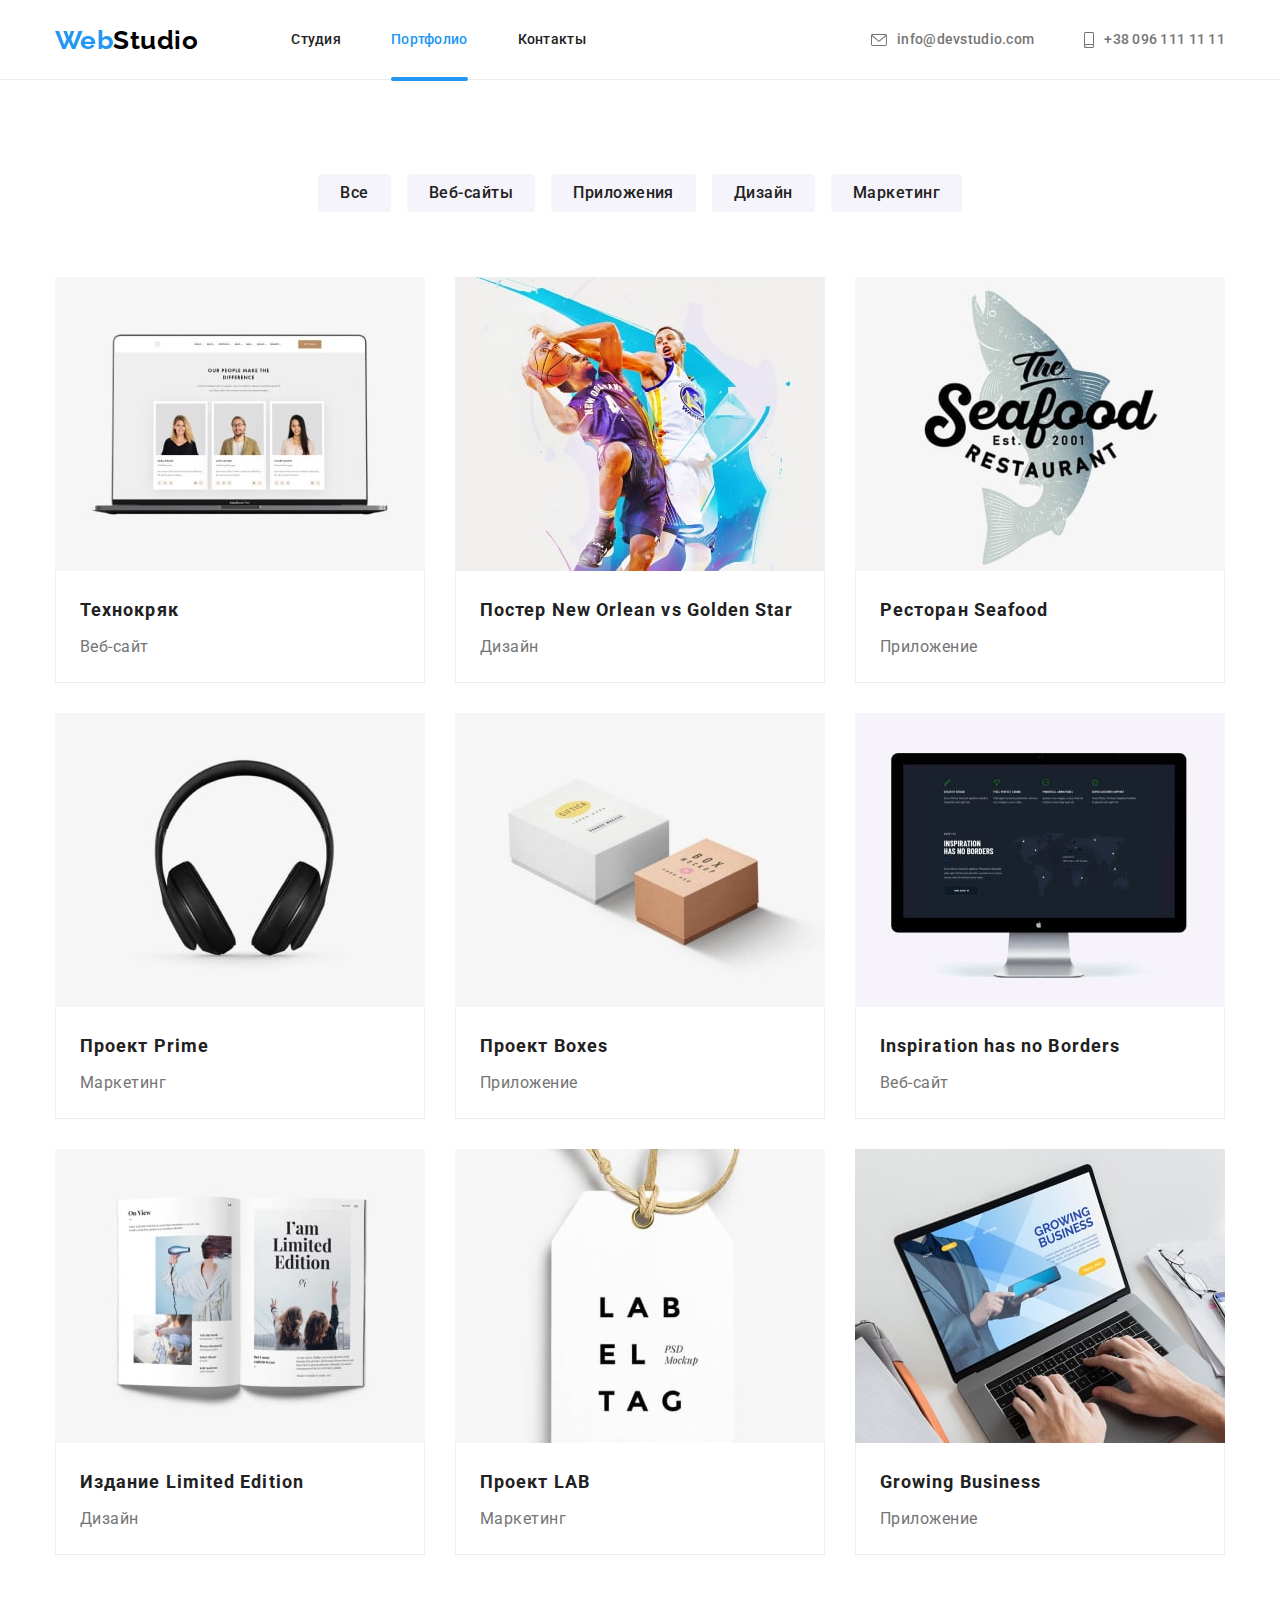
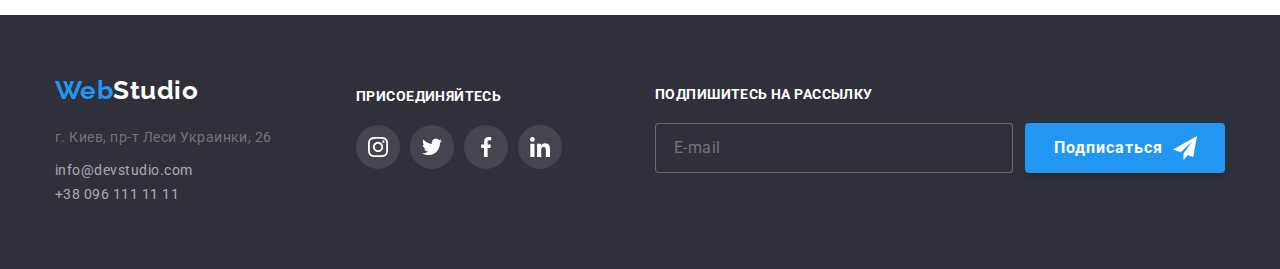
==== commit 9e33e996: "Загрузил фото.Борьба со скроллом" ====
--- a/portfolio.html
+++ b/portfolio.html
@@ -58,13 +58,73 @@
             >
           </li>
         </ul>
+        <button type="button" class="menu__open">
+          <svg width="40px" height="40px" aria-label="Открытие мобильного меню">
+            <use
+              class="icon__menu"
+              href="./images/header-icon/symbol-defs-header.svg#icon-menu"
+            ></use>
+          </svg>
+        </button>
+      </div>
+
+      <div class="container__mob">
+        <div class="menu__container is-hidden">
+          <button type="button" class="menu__close">
+            <svg width="40px" height="40px" aria-label="Закрытие мобильного меню">
+              <use
+                class="icon__close"
+                href="./images/header-icon/symbol-defs-header.svg#icon-close"
+              ></use>
+            </svg>
+          </button>
+
+          <nav>
+            <ul class="mobile__menu list">
+              <li class="mobile__menu__item">
+                <a href="./index.html" class="mobile__menu__link">Студия</a>
+              </li>
+              <li class="mobile__menu__item">
+                <a href="./portfolio.html" class="mobile__menu__link mobile__menu__link--active"
+                  >Портфолио</a
+                >
+              </li>
+              <li class="mobile__menu__item">
+                <a href="" class="mobile__menu__link">Контакты</a>
+              </li>
+            </ul>
+          </nav>
+          <div class="mobile__nav__bottom">
+            <ul class="mobile__contacts list">
+              <li class="mobile__contacts__item">
+                <a href="" class="mobile__contacts__tel">+38 096 111 11 11</a>
+              </li>
+              <li class="mobile__contacts__item">
+                <a href="" class="mobile__contacts__mail">info@devstudio.com</a>
+              </li>
+            </ul>
+            <ul class="mobile__media list">
+              <li class="mobile__media__item">
+                <a href="" class="mobile__media__link">Instagram</a>
+              </li>
+              <li class="mobile__media__item">
+                <a href="" class="mobile__media__link">Twitter</a>
+              </li>
+              <li class="mobile__media__item">
+                <a href="" class="mobile__media__link">Facebook</a>
+              </li>
+              <li class="mobile__media__item">
+                <a href="" class="mobile__media__link">LinkedIn</a>
+              </li>
+            </ul>
+          </div>
+        </div>
       </div>
     </header>
-
     <!-- Фильтры и Проекты -->
 
     <main>
-      <section class="section">
+      <section class="portfolio__section">
         <div class="container">
           <h2 class="filter">Фильтры и Проекты</h2>
           <ul class="list filter__block">
@@ -79,7 +139,30 @@
           <ul class="list projects">
             <li class="projects__item">
               <div class="projects__card">
-                <img src="./images/img4.jpg" alt="Веб-сайт" width="370" />
+                <picture>
+                  <source
+                    srcset="
+                      ./images/portfolio-img/portfolio-img-desc1-1px.jpg,
+                      ./images/portfolio-img/portfolio-img-desc1-2px.jpg
+                    "
+                    media="(min-width: 1200px)"
+                  />
+                  <source
+                    srcset="
+                      ./images/portfolio-img/portfolio-img-tab1-1px.jpg,
+                      ./images/portfolio-img/portfolio-img-tab1-2px.jpg
+                    "
+                    media="(min-width: 768px)"
+                  />
+                  <source
+                    srcset="
+                      ./images/portfolio-img/portfolio-img-mob1-1px.jpg,
+                      ./images/portfolio-img/portfolio-img-mob1-2px.jpg
+                    "
+                    media="(min-width: 400px)"
+                  />
+                  <img src="./images/img4.jpg" alt="Веб-сайт" />
+                </picture>
 
                 <div class="projects__overlay">
                   <p class="projects__text">
@@ -96,7 +179,31 @@
             </li>
             <li class="projects__item">
               <div class="projects__card">
-                <img src="./images/img5.jpg" alt="Дизайн" width="370" />
+                <picture>
+                  <source
+                    srcset="
+                      ./images/portfolio-img/portfolio-img-desc2-1px.jpg,
+                      ./images/portfolio-img/portfolio-img-desc2-2px.jpg
+                    "
+                    media="(min-width: 1200px)"
+                  />
+                  <source
+                    srcset="
+                      ./images/portfolio-img/portfolio-img-tab2-1px.jpg,
+                      ./images/portfolio-img/portfolio-img-tab2-2px.jpg
+                    "
+                    media="(min-width: 768px)"
+                  />
+                  <source
+                    srcset="
+                      ./images/portfolio-img/portfolio-img-mob2-1px.jpg,
+                      ./images/portfolio-img/portfolio-img-mob2-2px.jpg
+                    "
+                    media="(min-width: 400px)"
+                  />
+                  <img src="./images/img5.jpg" alt="Дизайн" />
+                </picture>
+
                 <div class="projects__overlay">
                   <p class="projects__text">
                     Технокряк это современная площадка распространения коронавируса. Компании
@@ -113,7 +220,31 @@
 
             <li class="projects__item">
               <div class="projects__card">
-                <img src="./images/img6.jpg" alt="Приложение" width="370" />
+                <picture>
+                  <source
+                    srcset="
+                      ./images/portfolio-img/portfolio-img-desc3-1px.jpg,
+                      ./images/portfolio-img/portfolio-img-desc3-2px.jpg
+                    "
+                    media="(min-width: 1200px)"
+                  />
+                  <source
+                    srcset="
+                      ./images/portfolio-img/portfolio-img-tab3-1px.jpg,
+                      ./images/portfolio-img/portfolio-img-tab3-2px.jpg
+                    "
+                    media="(min-width: 768px)"
+                  />
+                  <source
+                    srcset="
+                      ./images/portfolio-img/portfolio-img-mob3-1px.jpg,
+                      ./images/portfolio-img/portfolio-img-mob3-2px.jpg
+                    "
+                    media="(min-width: 400px)"
+                  />
+                  <img src="./images/img6.jpg" alt="Приложение" />
+                </picture>
+
                 <div class="projects__overlay">
                   <p class="projects__text">
                     Технокряк это современная площадка распространения коронавируса. Компании
@@ -129,7 +260,31 @@
             </li>
             <li class="projects__item">
               <div class="projects__card">
-                <img src="./images/img7.jpg" alt="Маркетинг" width="370" />
+                <picture>
+                  <source
+                    srcset="
+                      ./images/portfolio-img/portfolio-img-desc4-1px.jpg,
+                      ./images/portfolio-img/portfolio-img-desc4-2px.jpg
+                    "
+                    media="(min-width: 1200px)"
+                  />
+                  <source
+                    srcset="
+                      ./images/portfolio-img/portfolio-img-tab4-1px.jpg,
+                      ./images/portfolio-img/portfolio-img-tab4-2px.jpg
+                    "
+                    media="(min-width: 768px)"
+                  />
+                  <source
+                    srcset="
+                      ./images/portfolio-img/portfolio-img-mob4-1px.jpg,
+                      ./images/portfolio-img/portfolio-img-mob4-2px.jpg
+                    "
+                    media="(min-width: 400px)"
+                  />
+                  <img src="./images/img7.jpg" alt="Маркетинг" />
+                </picture>
+
                 <div class="projects__overlay">
                   <p class="projects__text">
                     Технокряк это современная площадка распространения коронавируса. Компании
@@ -145,7 +300,31 @@
             </li>
             <li class="projects__item">
               <div class="projects__card">
-                <img src="./images/img8.jpg" alt="Приложение" width="370" />
+                <picture>
+                  <source
+                    srcset="
+                      ./images/portfolio-img/portfolio-img-desc5-1px.jpg,
+                      ./images/portfolio-img/portfolio-img-desc5-2px.jpg
+                    "
+                    media="(min-width: 1200px)"
+                  />
+                  <source
+                    srcset="
+                      ./images/portfolio-img/portfolio-img-tab5-1px.jpg,
+                      ./images/portfolio-img/portfolio-img-tab5-2px.jpg
+                    "
+                    media="(min-width: 768px)"
+                  />
+                  <source
+                    srcset="
+                      ./images/portfolio-img/portfolio-img-mob5-1px.jpg,
+                      ./images/portfolio-img/portfolio-img-mob5-2px.jpg
+                    "
+                    media="(min-width: 400px)"
+                  />
+                  <img src="./images/img8.jpg" alt="Приложение" />
+                </picture>
+
                 <div class="projects__overlay">
                   <p class="projects__text">
                     Технокряк это современная площадка распространения коронавируса. Компании
@@ -161,7 +340,31 @@
             </li>
             <li class="projects__item">
               <div class="projects__card">
-                <img src="./images/img9.jpg" alt="Веб-сайт" width="370" />
+                <picture>
+                  <source
+                    srcset="
+                      ./images/portfolio-img/portfolio-img-desc6-1px.jpg,
+                      ./images/portfolio-img/portfolio-img-desc6-2px.jpg
+                    "
+                    media="(min-width: 1200px)"
+                  />
+                  <source
+                    srcset="
+                      ./images/portfolio-img/portfolio-img-tab6-1px.jpg,
+                      ./images/portfolio-img/portfolio-img-tab6-2px.jpg
+                    "
+                    media="(min-width: 768px)"
+                  />
+                  <source
+                    srcset="
+                      ./images/portfolio-img/portfolio-img-mob6-1px.jpg,
+                      ./images/portfolio-img/portfolio-img-mob6-2px.jpg
+                    "
+                    media="(min-width: 400px)"
+                  />
+                  <img src="./images/img9.jpg" alt="Веб-сайт" />
+                </picture>
+
                 <div class="projects__overlay">
                   <p class="projects__text">
                     Технокряк это современная площадка распространения коронавируса. Компании
@@ -178,7 +381,31 @@
 
             <li class="projects__item">
               <div class="projects__card">
-                <img src="./images/img10.jpg" alt="Дизайн" width="370" />
+                <picture>
+                  <source
+                    srcset="
+                      ./images/portfolio-img/portfolio-img-desc7-1px.jpg,
+                      ./images/portfolio-img/portfolio-img-desc7-2px.jpg
+                    "
+                    media="(min-width: 1200px)"
+                  />
+                  <source
+                    srcset="
+                      ./images/portfolio-img/portfolio-img-tab7-1px.jpg,
+                      ./images/portfolio-img/portfolio-img-tab7-2px.jpg
+                    "
+                    media="(min-width: 768px)"
+                  />
+                  <source
+                    srcset="
+                      ./images/portfolio-img/portfolio-img-mob7-1px.jpg,
+                      ./images/portfolio-img/portfolio-img-mob7-2px.jpg
+                    "
+                    media="(min-width: 400px)"
+                  />
+                  <img src="./images/img10.jpg" alt="Дизайн" />
+                </picture>
+
                 <div class="projects__overlay">
                   <p class="projects__text">
                     Технокряк это современная площадка распространения коронавируса. Компании
@@ -194,7 +421,31 @@
             </li>
             <li class="projects__item">
               <div class="projects__card">
-                <img src="./images/img11.jpg" alt="Маркетинг" width="370" />
+                <picture>
+                  <source
+                    srcset="
+                      ./images/portfolio-img/portfolio-img-desc8-1px.jpg,
+                      ./images/portfolio-img/portfolio-img-desc8-2px.jpg
+                    "
+                    media="(min-width: 1200px)"
+                  />
+                  <source
+                    srcset="
+                      ./images/portfolio-img/portfolio-img-tab8-1px.jpg,
+                      ./images/portfolio-img/portfolio-img-tab8-2px.jpg
+                    "
+                    media="(min-width: 768px)"
+                  />
+                  <source
+                    srcset="
+                      ./images/portfolio-img/portfolio-img-mob8-1px.jpg,
+                      ./images/portfolio-img/portfolio-img-mob8-2px.jpg
+                    "
+                    media="(min-width: 400px)"
+                  />
+                  <img src="./images/img11.jpg" alt="Маркетинг" />
+                </picture>
+
                 <div class="projects__overlay">
                   <p class="projects__text">
                     Технокряк это современная площадка распространения коронавируса. Компании
@@ -210,7 +461,31 @@
             </li>
             <li class="projects__item">
               <div class="projects__card">
-                <img src="./images/img12.jpg" alt="Приложение" width="370" />
+                <picture>
+                  <source
+                    srcset="
+                      ./images/portfolio-img/portfolio-img-desc9-1px.jpg,
+                      ./images/portfolio-img/portfolio-img-desc9-2px.jpg
+                    "
+                    media="(min-width: 1200px)"
+                  />
+                  <source
+                    srcset="
+                      ./images/portfolio-img/portfolio-img-tab9-1px.jpg,
+                      ./images/portfolio-img/portfolio-img-tab9-2px.jpg
+                    "
+                    media="(min-width: 768px)"
+                  />
+                  <source
+                    srcset="
+                      ./images/portfolio-img/portfolio-img-mob9-1px.jpg,
+                      ./images/portfolio-img/portfolio-img-mob9-2px.jpg
+                    "
+                    media="(min-width: 400px)"
+                  />
+                  <img src="./images/img12.jpg" alt="Приложение" />
+                </picture>
+
                 <div class="projects__overlay">
                   <p class="projects__text">
                     Технокряк это современная площадка распространения коронавируса. Компании
@@ -291,5 +566,6 @@
         </div>
       </div>
     </footer>
+    <script src="js/menu.js"></script>
   </body>
 </html>
--- a/css/main.min.css
+++ b/css/main.min.css
@@ -1,2 +1,2 @@
-.visually-hidden{position:absolute;width:1px;height:1px;margin:-1px;padding:0;overflow:hidden;border:0;clip:rect(0 0 0 0)}.form__icon,.checkbox,.we-do__list,.we-do__text,.team__icon,.team__icon li,.footer__social-icons,.footer__social-icons li{display:flex;justify-content:center}html,body{width:100%;max-width:100%;overflow-x:hidden}.container{width:100%;padding:0 15px;margin-left:auto;margin-right:auto}@media screen and (min-width: 480px){.container{width:480px}}@media screen and (min-width: 768px){.container{width:768px}}@media screen and (min-width: 1200px){.container{width:1200px}}.section{padding-top:94px;padding-bottom:94px}.section__title{margin-top:0;margin-bottom:50px;color:#212121;font-weight:700;font-size:36px;line-height:1.17;text-align:center}.section__subtitle{margin-top:30px;margin-bottom:10px;color:#212121;font-weight:700;font-size:14px;line-height:1.14}body{margin:0;background-color:#fff;color:#757575;font-family:Roboto, sans-serif;font-style:normal;letter-spacing:0.03em}.list{list-style:none;padding:0;margin:0}img{display:block;max-width:100%;height:auto}.logo{font-family:Raleway, sans-serif;font-weight:700;font-size:26px;line-height:1.19;text-decoration:none;color:#2196f3}.footer__container{padding-bottom:60px;padding-top:60px}.backdrop{position:fixed;top:0;left:0;width:100%;height:100%;opacity:1;background-color:rgba(0,0,0,0.2);transition:opacity 250ms cubic-bezier(0.4, 0, 0.2, 1);z-index:1}.backdrop.is-hidden{opacity:0;pointer-events:none;visibility:hidden;transition:opacity 250ms cubic-bezier(0.4, 0, 0.2, 1),visibility 250ms cubic-bezier(0.4, 0, 0.2, 1)}.backdrop.is-hidden .modal{transform:translate(-50%, -50%) scale(0.8)}.modal{position:absolute;max-width:528px;max-height:581px;top:50%;left:50%;padding:40px;transform:translate(-50%, -50%) scale(1);transition:transform 250ms cubic-bezier(0.4, 0, 0.2, 1);background-color:#fff;box-shadow:0px 1px 3px rgba(0,0,0,0.12),0px 1px 1px rgba(0,0,0,0.14),0px 2px 1px rgba(0,0,0,0.2);border-radius:4px}.modal__btn{position:absolute;top:8px;right:8px;width:30px;height:30px;border-radius:50%;border:1px solid rgba(0,0,0,0.1);background-color:#fff;transition:fill 250ms cubic-bezier(0.4, 0, 0.2, 1);cursor:pointer}.modal__btn:hover{fill:#2196f3}.modal__text{text-align:center;margin-top:0;margin-bottom:12px;font-weight:700;font-size:20px;line-height:1.15;letter-spacing:0.03em;color:#000}.form{display:flex;flex-direction:column}.form__label{text-align:left;display:block;margin-bottom:10px;font-size:12px;line-height:1.16;letter-spacing:0.01em}.form_label label{margin-bottom:4px}.form__wrap{position:relative;display:block;margin-top:4px}.form__input{height:40px;width:100%;padding:0;padding-left:42px;border:1px solid rgba(33,33,33,0.2);outline:none;border-radius:4px;cursor:pointer;transition:border 250ms cubic-bezier(0.4, 0, 0.2, 1)}.form__icon{align-items:center;position:absolute;top:50%;left:12px;transform:translateY(-50%);transition:fill 250ms cubic-bezier(0.4, 0, 0.2, 1)}.form__input:focus{border-color:#2196f3}.form__input:focus+.form__icon{fill:#2196f3}.input__comment{text-align:left;display:block;font-size:12px;line-height:1.16;letter-spacing:0.01em}.input__field{width:100%;height:120px;padding-top:12px;padding-left:16px;margin-top:4px;margin-bottom:20px;resize:none;font-size:14px;line-height:1.14;letter-spacing:0.01em;border:1px solid rgba(33,33,33,0.2);box-sizing:border-box;border-radius:4px;outline:none;transition:border 250ms cubic-bezier(0.4, 0, 0.2, 1);cursor:pointer}.input__field:focus{border-color:#2196f3}.input__field::placeholder{color:rgba(117,117,117,0.5);font-size:12px;line-height:1.16;letter-spacing:0.01em}.checkbox{align-items:center;margin-bottom:30px;cursor:pointer}.checkbox__label{display:inline-block;font-size:12px;line-height:1.16;letter-spacing:0.01em}.checkbox__label--hidden{position:absolute;width:1px;height:1px;margin:-1px;padding:0;overflow:hidden;border:0;clip:rect(0 0 0 0)}.checkbox__label:checked+.checkbox__icon{background-image:url(../images/modal-icon/icon-check.svg);background-color:#2196f3;border-color:#2196f3;background-size:contain;background-origin:border-box}.checkbox__icon{display:inline-block;width:16px;height:15px;background-color:#fff;border-radius:4px;border:2px solid #000;transition-property:background-color, border;transition-duration:250ms;transition-timing-function:cubic-bezier(0.4, 0, 0.2, 1)}.checkbox__text{display:inline-block;padding-left:7px;font-size:14px;line-height:1.71;letter-spacing:0.03em}.checkbox__text--second{color:#2196f3;transition:color 250ms cubic-bezier(0.4, 0, 0.2, 1)}.submit-btn{display:block;margin-left:auto;margin-right:auto;margin-bottom:0;padding:0;width:200px;height:50px;background-color:#2196f3;color:#fff;border-radius:4px;border:0px solid transparent;font-weight:700;font-size:16px;line-height:1.87;letter-spacing:0.06em;cursor:pointer;transition:background-color 250ms cubic-bezier(0.4, 0, 0.2, 1)}.submit-btn:hover{background-color:#188ce8}.header{border-bottom:1px solid #ececec;height:60px;padding-top:10px}@media screen and (min-width: 768px){.header{height:80px;padding-top:0}}.header__container{display:flex;align-items:center}.header__logo{color:#000}.menu__open{display:inline-flex;margin-left:auto;padding:0;border:none;background-color:transparent;cursor:pointer;fill:currentColor}@media screen and (min-width: 768px){.menu__open{display:none}}.menu__open:hover,.menu__open:focus{color:#2196f3}.menu__open .icon__close{display:none}.menu__button.is-open .icon__close{display:block}.menu__button.is-open .icon__menu{display:none}.menu__container{position:absolute;background-color:#fff;top:0;width:100vw;height:100vh;padding-top:48px;padding-bottom:48px;margin-left:auto;margin-right:auto;display:flex;flex-direction:column;justify-content:space-between;height:100%;padding-left:40px}.menu__container .container__mob{position:relative}.menu__container .menu__close{position:absolute;border:none;background-color:transparent;right:10px;top:10px;cursor:pointer;fill:currentColor}.menu__container .menu__close:hover,.menu__container .menu__close:focus{color:#2196f3}.mobile__menu__item{margin-bottom:32px}.mobile__contacts__item{margin-bottom:32px}.mobile__media__item{margin-top:64px}.mobile__menu__link{text-decoration:none;font-weight:500;font-size:40px;line-height:1.17;letter-spacing:0.02em;color:#212121}.mobile__menu__link:hover,.mobile__menu__link:focus{color:#2196f3;text-decoration:none}.mobile__menu__link--active{position:relative;color:#2196f3}.mobile__contacts__tel{text-decoration:none;font-weight:500;font-size:34px;line-height:1.17;letter-spacing:0.02em;color:#2196f3}.mobile__contacts__mail{text-decoration:none;font-weight:500;font-size:24px;line-height:1.16;letter-spacing:0.02em;color:#757575}.mobile__media{display:flex;margin-bottom:48px}.mobile__media__item:not(:last-child){border-right:1px solid #757575;padding-right:10px;margin-right:10px}.mobile__media__link{font-weight:500;font-size:18px;line-height:1.22;text-decoration:none;letter-spacing:0.02em;color:#2196f3}.menu__container.is-hidden{opacity:0;pointer-events:none;visibility:hidden;transition:opacity 250ms cubic-bezier(0.4, 0, 0.2, 1),visibility 250ms cubic-bezier(0.4, 0, 0.2, 1)}.site-nav{display:flex;margin-left:93px}@media screen and (max-width: 767px){.site-nav{display:none}}.site-nav__item:nth-child(n+2){margin-left:50px}.site-nav__link{display:block;padding-top:32px;padding-bottom:32px;color:#212121;font-weight:500;font-size:14px;line-height:1.14;letter-spacing:0.02em;text-decoration:none;transition-property:color;transition-duration:250ms;transition-timing-function:cubic-bezier(0.4, 0, 0.2, 1)}.site-nav__link:hover,.site-nav__link:focus{color:#2196f3}.site-nav__link--active{position:relative;color:#2196f3}.site-nav__link--active::after{content:'';position:absolute;left:0;bottom:-1px;display:block;background-color:#2196f3;border-radius:2px;width:100%;height:4px}.contact{margin-left:auto}@media screen and (max-width: 767px){.contact{display:none}}@media screen and (min-width: 1200px){.contact{display:flex}.contact__item {margin-left:50px}}.contact__link{align-items:center;padding-top:32px;padding-bottom:32px;color:#757575;font-weight:500;font-size:14px;line-height:1.14;letter-spacing:0.02em;text-decoration:none;transition-property:color;transition-duration:250ms;transition-timing-function:cubic-bezier(0.4, 0, 0.2, 1)}@media screen and (min-width: 1200px){.contact__link{display:flex}}.contact__link:hover,.contact__link:focus{color:#2196f3}.contact__icon{margin-right:10px;fill:currentColor;transition-property:fill;transition-duration:250ms;transition-timing-function:cubic-bezier(0.4, 0, 0.2, 1)}.contact__icon:hover,.contact__icon:focus{fill:currentColor}.hero{text-align:center;padding-top:100px;padding-bottom:100px;background-image:linear-gradient(to right, rgba(47,48,58,0.4), rgba(47,48,58,0.4)),url("../images/header-img/header-mob-1px.jpg");background-repeat:no-repeat;background-position:50% 50%;background-size:480px 400px}@media (min-device-pixel-ratio: 2), (min-resolution: 192dpi), (min-resolution: 2dppx){.hero .hero{text-align:center;padding-top:100px;padding-bottom:100px;background-image:linear-gradient(to right, rgba(47,48,58,0.4), rgba(47,48,58,0.4)),url("../images/header-img/header-mob-2px.jpg");background-repeat:no-repeat;background-position:50% 50%;background-size:480px 400px}}@media screen and (min-width: 768px) and (max-width: 1199px){.hero{text-align:center;padding-top:100px;padding-bottom:100px;background-image:linear-gradient(to right, rgba(47,48,58,0.4), rgba(47,48,58,0.4)),url("../images/header-img/header-tab-1px.jpg");background-repeat:no-repeat;background-position:50% 50%;background-size:768px 400px}}@media screen and (min-width: 768px) and (max-width: 1199px) and (min-device-pixel-ratio: 2), screen and (min-width: 768px) and (max-width: 1199px) and (min-resolution: 192dpi), screen and (min-width: 768px) and (max-width: 1199px) and (min-resolution: 2dppx){.hero{text-align:center;padding-top:100px;padding-bottom:100px;background-image:linear-gradient(to right, rgba(47,48,58,0.4), rgba(47,48,58,0.4)),url("../images/header-img/header-tab-2px.jpg");background-repeat:no-repeat;background-position:50% 50%;background-size:768px 400px}}@media screen and (min-width: 1200px){.hero{text-align:center;padding-top:200px;padding-bottom:200px;background-image:linear-gradient(to right, rgba(47,48,58,0.4), rgba(47,48,58,0.4)),url("../images/header-img/header-desc-1px.jpg");background-repeat:no-repeat;background-position:50% 50%;background-size:1600px 600px}}@media screen and (min-width: 1200px) and (min-device-pixel-ratio: 2), screen and (min-width: 1200px) and (min-resolution: 192dpi), screen and (min-width: 1200px) and (min-resolution: 2dppx){.hero{text-align:center;padding-top:200px;padding-bottom:200px;background-image:linear-gradient(to right, rgba(47,48,58,0.4), rgba(47,48,58,0.4)),url("../images/header-img/header-desc-2px.jpg");background-repeat:no-repeat;background-position:50% 50%;background-size:1600px 600px}}.hero--primacy-bg-color{background-color:#2f303a}.hero__title{margin-top:0;margin-bottom:30px;color:#fff;font-weight:900;font-size:26px;line-height:1.61;text-align:center;letter-spacing:0.06em;text-transform:uppercase}@media screen and (min-width: 1200px){.hero__title{margin-top:0;margin-bottom:30px;color:#fff;font-weight:900;font-size:44px;line-height:1.36;text-align:center;letter-spacing:0.06em;text-transform:uppercase}}.hero__button{position:relative;display:inline-block;box-sizing:border-box;border:0px solid transparent;min-width:200px;padding:10px 32px;color:#fff;background-color:#2196f3;font-family:inherit;font-weight:700;font-size:16px;line-height:1.9;align-items:center;letter-spacing:0.06em;cursor:pointer;border-radius:4px;transition-property:background-color, color;transition-duration:250ms;transition-timing-function:cubic-bezier(0.4, 0, 0.2, 1)}.hero__button:hover,.hero__button:focus{color:#fff;background-color:#188ce8}.features-icons{background-color:#f5f4fa;border-radius:4px;margin-bottom:30px;margin-right:auto;margin-left:auto;width:100%;height:120px;display:flex;align-items:center;justify-content:center}.icons{width:70px;height:70px}@media screen and (min-width: 768px){.features__section{display:flex;flex-wrap:wrap;margin-left:-30px;margin-bottom:-30px}}.features__section .features__item{width:100%;margin-bottom:30px}@media screen and (min-width: 768px){.features__section .features__item{flex-basis:calc((100% - 60px) / 2);margin-left:30px}}@media screen and (min-width: 1200px){.features__section .features__item{flex-basis:calc((100% - 120px) / 4)}}.features{padding-top:60px;padding-bottom:60px}@media screen and (min-width: 1200px){.features{padding-top:94px;padding-bottom:0}}.features__title{display:none}.features__subtitle{text-align:center;margin-top:30px;margin-bottom:10px;color:#212121;font-weight:700;font-size:14px;line-height:1.14}@media screen and (min-width: 768px){.features__subtitle{text-align:left}}.features__text{width:100%;font-size:14px;line-height:2;margin:0}.we-do__list{position:relative}@media screen and (max-width: 1199px){.we-do__list{display:none}}@media screen and (max-width: 1199px){.we__do__section{padding-bottom:0;padding-top:0}}.we-do__text{align-items:center;position:absolute;bottom:0px;margin:0;width:370px;height:70px;font-weight:700;font-size:14px;line-height:1.14;letter-spacing:0.03em;text-transform:uppercase;color:#fff;background-color:rgba(47,48,58,0.8)}.we-do__item:nth-child(n+2){margin-left:30px}.we-do__title{margin-top:0;margin-bottom:50px;color:#212121;font-weight:700;font-size:36px;line-height:1.17;text-align:center}@media screen and (max-width: 1199px){.we-do__title{display:none}}.our-team-bg-color{background:#f5f4fa;width:100%}@media screen and (min-width: 768px){.team__section{display:flex;flex-wrap:wrap;margin-left:-30px;margin-bottom:-30px}}.team__section .team__item{height:auto;margin-bottom:30px;background-color:#fff;text-align:center;box-shadow:0px 1px 3px rgba(0,0,0,0.12),0px 1px 1px rgba(0,0,0,0.14),0px 2px 1px rgba(0,0,0,0.2);border-radius:0px 0px 4px 4px}@media screen and (min-width: 768px){.team__section .team__item{flex-basis:calc((100% - 60px) / 2);margin-left:30px}}@media screen and (min-width: 1200px){.team__section .team__item{flex-basis:calc((100% - 120px) / 4)}}.team__section .team__item:hover,.team__section .team__item:focus{box-shadow:0px 4px 4px 0px #00000040;border-radius:0px 0px 4px 4px;cursor:pointer}.team__name{margin-top:30px;margin-bottom:10px;color:#212121;font-weight:500;font-size:16px;line-height:1.19}.team__profession{font-size:16px;line-height:1.19}.team__icon{margin-bottom:30px}.team__icon:not(:last-child){margin-right:10px}.team__icon li{align-items:center;width:44px;height:44px;background-color:#fff;border-radius:50%;fill:#afb1b8;transition-property:background-color, fill;transition-duration:250ms;transition-timing-function:cubic-bezier(0.4, 0, 0.2, 1)}.team__icon li:hover,.team__icon li:focus{fill:#fff;background-color:#2196f3;cursor:pointer}.clients{display:flex;flex-wrap:wrap;margin-left:-30px;margin-bottom:-30px}.clients__item{flex-basis:calc((100% - 60px) / 2);margin-bottom:30px;margin-left:30px;width:170px;height:92px;display:flex;justify-content:center;align-items:center;border:1px solid #afb1b8;border-radius:4px;transition-property:fill, border;transition-duration:250ms;transition-timing-function:cubic-bezier(0.4, 0, 0.2, 1);cursor:pointer}@media screen and (min-width: 768px){.clients__item{flex-basis:calc((100% - 90px) / 3);margin-left:30px}}@media screen and (min-width: 1200px){.clients__item{flex-basis:calc((100% - 180px) / 6);margin-left:30px}}.clients__icon{fill:#afb1b8}.clients__item:hover .clients__icon,.clients__item:focus .clients__icon{border:#2196f3;fill:#2196f3}.footer__container{padding-bottom:60px;padding-top:60px}@media screen and (min-width: 1200px){.footer__container{display:flex}}@media screen and (max-width: 767px){.footer__container{display:flex;flex-direction:column;align-items:center}}@media screen and (min-width: 768px) and (max-width: 1199px){.footer__container{display:flex;flex-wrap:wrap;justify-content:space-around}}.footer{background-color:#2f303a}.footer__contacts{width:231px}@media screen and (max-width: 767px){.footer__contacts{display:flex;flex-direction:column;align-items:center}}@media screen and (min-width: 768px) and (max-width: 1199px){.footer__contacts{display:flex;flex-direction:column;align-items:center}}.footer__logo{display:inline-block;margin-bottom:20px;color:#fff}.footer__address{margin-top:0;margin-bottom:9px;font-size:14px;line-height:1.71;font-style:normal}.footer__link{color:rgba(255,255,255,0.6);font-size:14px;line-height:1.71;text-decoration:none;transition-property:color;transition-duration:250ms;transition-timing-function:cubic-bezier(0.4, 0, 0.2, 1)}.footer__link:hover,.footer__link:focus{color:#2196f3}.footer__join{margin-top:12px;margin-left:70px}@media screen and (max-width: 767px){.footer__join{display:flex;flex-direction:column;align-items:center;margin-left:0;margin-top:60px;margin-bottom:60px}}@media screen and (min-width: 768px) and (max-width: 1199px){.footer__join{display:flex;flex-direction:column;align-items:center}}.footer__join-bg{font-weight:700;font-size:14px;line-height:1.14;letter-spacing:0.03em;text-transform:uppercase;color:#fff}.footer__social-icons{margin-top:20px;margin-bottom:40px}.footer__social-icons li:not(:last-child){margin-right:10px}.footer__social-icons li{align-items:center;width:44px;height:44px;color:#fff;background-color:rgba(255,255,255,0.1);border-radius:50%;fill:currentColor;transition-property:background-color, fill;transition-duration:250ms;transition-timing-function:cubic-bezier(0.4, 0, 0.2, 1)}.footer__social-icons li:hover{width:44px;height:44px;background-color:#2196f3;cursor:pointer}.footer__subscription{font-weight:700;font-size:14px;line-height:1.14;letter-spacing:0.03em;text-transform:uppercase;color:#fff}@media screen and (max-width: 767px){.footer__subscription{display:flex;flex-direction:column;align-items:center;width:100%}}@media screen and (min-width: 1200px){.footer__subscription{margin-left:93px;margin-top:12px}}@media screen and (min-width: 768px) and (max-width: 1199px){.footer__subscription{display:flex;flex-direction:column;align-items:center;width:100%;margin-top:60px}}@media screen and (min-width: 1200px){.subscription__form{display:flex;width:570px;height:86px}}@media screen and (max-width: 767px){.subscription__form{display:flex;flex-direction:column;align-items:center;width:100%}}@media screen and (min-width: 768px) and (max-width: 1199px){.subscription__form{display:flex;flex-direction:column;align-items:center;width:100%}}.subscription__mail{width:450px;height:50px;background-color:#2f303a;margin-top:20px;margin-right:12px;color:rgba(255,255,255,0.3);border:1px solid rgba(255,255,255,0.3);box-sizing:border-box;border-radius:4px;outline:none}@media screen and (max-width: 767px){.subscription__mail{width:100%;margin-right:0}}.subscription__mail::placeholder{padding-left:16px;padding-top:15px;font-size:16px;line-height:1.25;letter-spacing:0.03em}.subscription__btn{position:relative;margin-top:20px;width:200px;height:50px;padding-right:62px;padding-left:29px;border:0px solid transparent;background:#2196f3;box-shadow:0px 4px 4px rgba(0,0,0,0.15);border-radius:4px;color:#fff;font-weight:700;font-size:16px;line-height:1.87;letter-spacing:0.06em;cursor:pointer;transition:background-color 250ms cubic-bezier(0.4, 0, 0.2, 1)}.subscription__btn::after{background-image:url(../images/modal-icon/icon-send.svg);width:24px;height:24px;position:absolute;content:'';top:13px;right:28px;fill:#fff}.subscription__btn:hover{background-color:#188ce8}
+.visually-hidden{position:absolute;width:1px;height:1px;margin:-1px;padding:0;overflow:hidden;border:0;clip:rect(0 0 0 0)}.form__icon,.checkbox,.we-do__list,.we-do__text,.team__icon,.team__icon li,.footer__social-icons,.footer__social-icons li{display:flex;justify-content:center}html,body{width:100%;max-width:100%;overflow-x:hidden}.container{width:100%;padding:0 15px;margin-left:auto;margin-right:auto}@media screen and (min-width: 480px){.container{width:480px}}@media screen and (min-width: 768px){.container{width:768px}}@media screen and (min-width: 1200px){.container{width:1200px}}.section{padding-top:94px;padding-bottom:94px}.section__title{margin-top:0;margin-bottom:50px;color:#212121;font-weight:700;font-size:36px;line-height:1.17;text-align:center}.section__subtitle{margin-top:30px;margin-bottom:10px;color:#212121;font-weight:700;font-size:14px;line-height:1.14}body{width:100%;max-width:100%;overflow-x:hidden;margin:0;background-color:#fff;color:#757575;font-family:Roboto, sans-serif;font-style:normal;letter-spacing:0.03em}.list{list-style:none;padding:0;margin:0}img{display:block;max-width:100%;height:auto}.logo{font-family:Raleway, sans-serif;font-weight:700;font-size:26px;line-height:1.19;text-decoration:none;color:#2196f3}.footer__container{padding-bottom:60px;padding-top:60px}.backdrop{position:fixed;top:0;left:0;width:100%;height:100%;opacity:1;overflow-y:scroll;background-color:rgba(0,0,0,0.2);transition:opacity 250ms cubic-bezier(0.4, 0, 0.2, 1);z-index:1}.backdrop.is-hidden{opacity:0;pointer-events:none;visibility:hidden;transition:opacity 250ms cubic-bezier(0.4, 0, 0.2, 1),visibility 250ms cubic-bezier(0.4, 0, 0.2, 1)}.backdrop.is-hidden .modal{transform:translate(-50%, -50%) scale(0.8)}.modal{background-color:#fff;box-shadow:0px 1px 3px rgba(0,0,0,0.12),0px 1px 1px rgba(0,0,0,0.14),0px 2px 1px rgba(0,0,0,0.2);border-radius:4px}@media screen and (max-width: 767px){.modal{width:450px;height:609px;margin-top:93px;margin-left:auto;margin-right:auto;padding-left:40px;padding-right:40px;padding-bottom:40px;transition:transform 250ms cubic-bezier(0.4, 0, 0.2, 1)}}@media screen and (min-width: 768px) and (max-width: 1199px){.modal{max-width:450px;height:609px;margin-top:209px;margin-left:auto;margin-right:auto;padding-left:40px;padding-right:40px;padding-bottom:40px;transition:transform 250ms cubic-bezier(0.4, 0, 0.2, 1)}}@media screen and (min-width: 1200px){.modal{position:absolute;max-width:528px;max-height:581px;top:50%;left:50%;padding:40px;transform:translate(-50%, -50%) scale(1);transition:transform 250ms cubic-bezier(0.4, 0, 0.2, 1)}}.modal__btn{border-radius:50%;border:1px solid rgba(0,0,0,0.1);background-color:#fff;transition:fill 250ms cubic-bezier(0.4, 0, 0.2, 1);cursor:pointer}@media screen and (max-width: 767px){.modal__btn{margin-top:8px;margin-left:378px}}@media screen and (min-width: 768px) and (max-width: 1199px){.modal__btn{margin-top:8px;margin-left:378px}}@media screen and (min-width: 1200px){.modal__btn{position:absolute;top:8px;right:8px;width:30px;height:30px}}.modal__btn:hover{fill:#2196f3}.modal__text{text-align:center;margin-top:0;margin-bottom:12px;font-weight:700;font-size:20px;line-height:1.15;letter-spacing:0.03em;color:#000}@media screen and (max-width: 1199px){.modal__text{font-size:20px;line-height:1.5;text-align:center;letter-spacing:0.03em}}.form{display:flex;flex-direction:column}.form__label{text-align:left;display:block;margin-bottom:10px;font-size:12px;line-height:1.16;letter-spacing:0.01em}.form_label label{margin-bottom:4px}.form__wrap{position:relative;display:block;margin-top:4px}.form__input{height:40px;width:100%;padding:0;padding-left:42px;border:1px solid rgba(33,33,33,0.2);outline:none;border-radius:4px;cursor:pointer;transition:border 250ms cubic-bezier(0.4, 0, 0.2, 1)}.form__icon{align-items:center;position:absolute;top:50%;left:12px;transform:translateY(-50%);transition:fill 250ms cubic-bezier(0.4, 0, 0.2, 1)}.form__input:focus{border-color:#2196f3}.form__input:focus+.form__icon{fill:#2196f3}.input__comment{text-align:left;display:block;font-size:12px;line-height:1.16;letter-spacing:0.01em}.input__field{width:100%;height:120px;padding-top:12px;padding-left:16px;margin-top:4px;margin-bottom:20px;resize:none;font-size:14px;line-height:1.14;letter-spacing:0.01em;border:1px solid rgba(33,33,33,0.2);box-sizing:border-box;border-radius:4px;outline:none;transition:border 250ms cubic-bezier(0.4, 0, 0.2, 1);cursor:pointer}.input__field:focus{border-color:#2196f3}.input__field::placeholder{color:rgba(117,117,117,0.5);font-size:12px;line-height:1.16;letter-spacing:0.01em}.checkbox{align-items:center;margin-bottom:30px;cursor:pointer}.checkbox__label{display:inline-block;font-size:12px;line-height:1.16;letter-spacing:0.01em}.checkbox__label--hidden{position:absolute;width:1px;height:1px;margin:-1px;padding:0;overflow:hidden;border:0;clip:rect(0 0 0 0)}.checkbox__label:checked+.checkbox__icon{background-image:url(../images/modal-icon/icon-check.svg);background-color:#2196f3;border-color:#2196f3;background-size:contain;background-origin:border-box}.checkbox__icon{display:inline-block;width:16px;height:15px;background-color:#fff;border-radius:4px;border:2px solid #000;transition-property:background-color, border;transition-duration:250ms;transition-timing-function:cubic-bezier(0.4, 0, 0.2, 1)}.checkbox__text{display:inline-block;padding-left:7px;font-size:14px;line-height:1.71;letter-spacing:0.03em}@media screen and (max-width: 1199px){.checkbox__text{font-size:12px;line-height:1.16;letter-spacing:0.03em}}.checkbox__text--second{color:#2196f3;transition:color 250ms cubic-bezier(0.4, 0, 0.2, 1)}.submit-btn{display:block;margin-left:auto;margin-right:auto;margin-bottom:0;padding:0;width:200px;height:50px;background-color:#2196f3;color:#fff;border-radius:4px;border:0px solid transparent;font-weight:700;font-size:16px;line-height:1.87;letter-spacing:0.06em;cursor:pointer;transition:background-color 250ms cubic-bezier(0.4, 0, 0.2, 1)}.submit-btn:hover{background-color:#188ce8}.header{border-bottom:1px solid #ececec;height:60px;padding-top:10px}@media screen and (min-width: 768px){.header{height:80px;padding-top:0}}.header__container{display:flex;align-items:center}.header__logo{color:#000}.menu__open{display:inline-flex;margin-left:auto;padding:0;border:none;background-color:transparent;cursor:pointer;fill:currentColor}@media screen and (min-width: 768px){.menu__open{display:none}}.menu__open:hover,.menu__open:focus{color:#2196f3}.menu__open .icon__close{display:none}.menu__button.is-open .icon__close{display:block}.menu__button.is-open .icon__menu{display:none}.menu__container{position:absolute;background-color:#fff;top:0;width:100vw;height:100vh;padding-top:48px;margin-left:auto;margin-right:auto;display:flex;flex-direction:column;justify-content:space-between;height:100%;padding-left:40px;z-index:55}.menu__container .container__mob{position:relative}.menu__container .menu__close{position:absolute;border:none;background-color:transparent;right:10px;top:10px;cursor:pointer;fill:currentColor}.menu__container .menu__close:hover,.menu__container .menu__close:focus{color:#2196f3}.mobile__menu__item{margin-bottom:32px}.mobile__contacts__item{margin-bottom:32px}.mobile__media__item{margin-top:64px}.mobile__menu__link{text-decoration:none;font-weight:500;font-size:40px;line-height:1.17;letter-spacing:0.02em;color:#212121}.mobile__menu__link:hover,.mobile__menu__link:focus{color:#2196f3;text-decoration:none}.mobile__menu__link--active{position:relative;color:#2196f3}.mobile__contacts__tel{text-decoration:none;font-weight:500;font-size:34px;line-height:1.17;letter-spacing:0.02em;color:#2196f3}.mobile__contacts__mail{text-decoration:none;font-weight:500;font-size:24px;line-height:1.16;letter-spacing:0.02em;color:#757575}.mobile__media{display:flex;margin-bottom:48px}.mobile__media__item:not(:last-child){border-right:1px solid #757575;padding-right:10px;margin-right:10px}.mobile__media__link{font-weight:500;font-size:18px;line-height:1.22;text-decoration:none;letter-spacing:0.02em;color:#2196f3}.menu__container.is-hidden{opacity:0;pointer-events:none;visibility:hidden;transition:opacity 250ms cubic-bezier(0.4, 0, 0.2, 1),visibility 250ms cubic-bezier(0.4, 0, 0.2, 1)}.site-nav{display:flex;margin-left:93px}@media screen and (max-width: 767px){.site-nav{display:none}}@media screen and (min-width: 768px) and (max-width: 1199px){.site-nav{display:flex;margin-left:88px}}.site-nav__item:nth-child(n+2){margin-left:50px}.site-nav__link{display:block;padding-top:32px;padding-bottom:32px;color:#212121;font-weight:500;font-size:14px;line-height:1.14;letter-spacing:0.02em;text-decoration:none;transition-property:color;transition-duration:250ms;transition-timing-function:cubic-bezier(0.4, 0, 0.2, 1)}.site-nav__link:hover,.site-nav__link:focus{color:#2196f3}.site-nav__link--active{position:relative;color:#2196f3}.site-nav__link--active::after{content:'';position:absolute;left:0;bottom:-1px;display:block;background-color:#2196f3;border-radius:2px;width:100%;height:4px}.contact{margin-left:auto}@media screen and (max-width: 767px){.contact{display:none}}@media screen and (min-width: 1200px){.contact{display:flex}.contact__item {margin-left:50px}}@media screen and (min-width: 768px) and (max-width: 1199px){.contact__item{padding-bottom:5px;padding-top:5px}}.contact__link{align-items:center;padding-top:32px;padding-bottom:32px;color:#757575;font-weight:500;font-size:14px;line-height:1.14;letter-spacing:0.02em;text-decoration:none;transition-property:color;transition-duration:250ms;transition-timing-function:cubic-bezier(0.4, 0, 0.2, 1)}@media screen and (min-width: 1200px){.contact__link{display:flex}}.contact__link:hover,.contact__link:focus{color:#2196f3}.contact__icon{margin-right:10px;fill:currentColor;transition-property:fill;transition-duration:250ms;transition-timing-function:cubic-bezier(0.4, 0, 0.2, 1)}.contact__icon:hover,.contact__icon:focus{fill:currentColor}.hero{text-align:center;padding-top:100px;padding-bottom:100px;background-image:linear-gradient(to right, rgba(47,48,58,0.4), rgba(47,48,58,0.4)),url("../images/header-img/header-mob-1px.jpg");background-repeat:no-repeat;background-position:50% 50%;background-size:480px 400px}@media (min-device-pixel-ratio: 2), (min-resolution: 192dpi), (min-resolution: 2dppx){.hero .hero{text-align:center;padding-top:100px;padding-bottom:100px;background-image:linear-gradient(to right, rgba(47,48,58,0.4), rgba(47,48,58,0.4)),url("../images/header-img/header-mob-2px.jpg");background-repeat:no-repeat;background-position:50% 50%;background-size:480px 400px}}@media screen and (min-width: 768px) and (max-width: 1199px){.hero{text-align:center;padding-top:118px;padding-bottom:118px;background-image:linear-gradient(to right, rgba(47,48,58,0.4), rgba(47,48,58,0.4)),url("../images/header-img/header-tab-1px.jpg");background-repeat:no-repeat;background-position:50% 50%;background-size:768px 400px}}@media screen and (min-width: 768px) and (max-width: 1199px) and (min-device-pixel-ratio: 2), screen and (min-width: 768px) and (max-width: 1199px) and (min-resolution: 192dpi), screen and (min-width: 768px) and (max-width: 1199px) and (min-resolution: 2dppx){.hero{text-align:center;padding-top:118px;padding-bottom:118px;background-image:linear-gradient(to right, rgba(47,48,58,0.4), rgba(47,48,58,0.4)),url("../images/header-img/header-tab-2px.jpg");background-repeat:no-repeat;background-position:50% 50%;background-size:768px 400px}}@media screen and (min-width: 1200px){.hero{text-align:center;padding-top:200px;padding-bottom:200px;background-image:linear-gradient(to right, rgba(47,48,58,0.4), rgba(47,48,58,0.4)),url("../images/header-img/header-desc-1px.jpg");background-repeat:no-repeat;background-position:50% 50%;background-size:1600px 600px}}@media screen and (min-width: 1200px) and (min-device-pixel-ratio: 2), screen and (min-width: 1200px) and (min-resolution: 192dpi), screen and (min-width: 1200px) and (min-resolution: 2dppx){.hero{text-align:center;padding-top:200px;padding-bottom:200px;background-image:linear-gradient(to right, rgba(47,48,58,0.4), rgba(47,48,58,0.4)),url("../images/header-img/header-desc-2px.jpg");background-repeat:no-repeat;background-position:50% 50%;background-size:1600px 600px}}.hero--primacy-bg-color{background-color:#2f303a}.hero__title{margin-top:0;margin-bottom:30px;color:#fff;font-weight:900;font-size:26px;line-height:1.61;text-align:center;letter-spacing:0.06em;text-transform:uppercase}@media screen and (min-width: 1200px){.hero__title{margin-top:0;margin-bottom:30px;color:#fff;font-weight:900;font-size:44px;line-height:1.36;text-align:center;letter-spacing:0.06em;text-transform:uppercase}}.hero__button{position:relative;display:inline-block;box-sizing:border-box;border:0px solid transparent;min-width:200px;padding:10px 32px;color:#fff;background-color:#2196f3;font-family:inherit;font-weight:700;font-size:16px;line-height:1.9;align-items:center;letter-spacing:0.06em;cursor:pointer;border-radius:4px;transition-property:background-color, color;transition-duration:250ms;transition-timing-function:cubic-bezier(0.4, 0, 0.2, 1)}.hero__button:hover,.hero__button:focus{color:#fff;background-color:#188ce8}.features-icons{background-color:#f5f4fa;border-radius:4px;margin-bottom:30px;margin-right:auto;margin-left:auto;width:100%;height:120px;display:flex;align-items:center;justify-content:center}.icons{width:70px;height:70px}@media screen and (min-width: 768px){.features__section{display:flex;flex-wrap:wrap;margin-left:-30px;margin-bottom:-30px}}.features__section .features__item{width:100%;margin-bottom:30px}@media screen and (min-width: 768px){.features__section .features__item{flex-basis:calc((100% - 60px) / 2);margin-left:30px}}@media screen and (min-width: 1200px){.features__section .features__item{flex-basis:calc((100% - 120px) / 4)}}.features{padding-top:60px;padding-bottom:60px}@media screen and (min-width: 1200px){.features{padding-top:94px;padding-bottom:0}}.features__title{display:none}.features__subtitle{text-align:center;margin-top:30px;margin-bottom:10px;color:#212121;font-weight:700;font-size:14px;line-height:1.14}@media screen and (min-width: 768px){.features__subtitle{text-align:left}}.features__text{width:100%;font-size:14px;line-height:2;margin:0}.we-do__list{position:relative}@media screen and (max-width: 1199px){.we-do__list{display:none}}@media screen and (max-width: 1199px){.we__do__section{padding-bottom:0;padding-top:0}}@media screen and (min-width: 1200px){.we__do__section{padding-bottom:94px;padding-top:94px}}.we-do__text{align-items:center;position:absolute;bottom:0px;margin:0;width:370px;height:70px;font-weight:700;font-size:14px;line-height:1.14;letter-spacing:0.03em;text-transform:uppercase;color:#fff;background-color:rgba(47,48,58,0.8)}.we-do__item:nth-child(n+2){margin-left:30px}.we-do__title{margin-top:0;margin-bottom:50px;color:#212121;font-weight:700;font-size:36px;line-height:1.17;text-align:center}@media screen and (max-width: 1199px){.we-do__title{display:none}}.our-team-bg-color{background:#f5f4fa;width:100%}@media screen and (min-width: 768px){.team__section{display:flex;flex-wrap:wrap;margin-left:-30px;margin-bottom:-30px}}.team__section .team__item{height:auto;margin-bottom:30px;background-color:#fff;text-align:center;box-shadow:0px 1px 3px rgba(0,0,0,0.12),0px 1px 1px rgba(0,0,0,0.14),0px 2px 1px rgba(0,0,0,0.2);border-radius:0px 0px 4px 4px}@media screen and (min-width: 768px){.team__section .team__item{flex-basis:calc((100% - 60px) / 2);margin-left:30px}}@media screen and (min-width: 1200px){.team__section .team__item{flex-basis:calc((100% - 120px) / 4)}}.team__section .team__item:hover,.team__section .team__item:focus{box-shadow:0px 4px 4px 0px #00000040;border-radius:0px 0px 4px 4px;cursor:pointer}.team__name{margin-top:30px;margin-bottom:10px;color:#212121;font-weight:500;font-size:16px;line-height:1.19}.team__profession{font-size:16px;line-height:1.19}.team__icon{margin-bottom:30px}.team__icon:not(:last-child){margin-right:10px}.team__icon li{align-items:center;width:44px;height:44px;background-color:#fff;border-radius:50%;fill:#afb1b8;transition-property:background-color, fill;transition-duration:250ms;transition-timing-function:cubic-bezier(0.4, 0, 0.2, 1)}.team__icon li:hover,.team__icon li:focus{fill:#fff;background-color:#2196f3;cursor:pointer}.clients{display:flex;flex-wrap:wrap;margin-left:-30px;margin-bottom:-30px}.clients__item{flex-basis:calc((100% - 60px) / 2);margin-bottom:30px;margin-left:30px;width:170px;height:92px;display:flex;justify-content:center;align-items:center;border:1px solid #afb1b8;border-radius:4px;transition-property:fill, border;transition-duration:250ms;transition-timing-function:cubic-bezier(0.4, 0, 0.2, 1);cursor:pointer}@media screen and (min-width: 768px){.clients__item{flex-basis:calc((100% - 90px) / 3);margin-left:30px}}@media screen and (min-width: 1200px){.clients__item{flex-basis:calc((100% - 180px) / 6);margin-left:30px}}.clients__icon{fill:#afb1b8}.clients__item:hover .clients__icon,.clients__item:focus .clients__icon{border:#2196f3;fill:#2196f3}.footer__container{padding-bottom:60px;padding-top:60px}@media screen and (min-width: 1200px){.footer__container{display:flex}}@media screen and (max-width: 767px){.footer__container{display:flex;flex-direction:column;align-items:center}}@media screen and (min-width: 768px) and (max-width: 1199px){.footer__container{display:flex;flex-wrap:wrap;justify-content:space-around}}.footer{background-color:#2f303a}.footer__contacts{width:231px}@media screen and (max-width: 767px){.footer__contacts{display:flex;flex-direction:column;align-items:center}}@media screen and (min-width: 768px) and (max-width: 1199px){.footer__contacts{display:flex;flex-direction:column;align-items:center}}.footer__logo{display:inline-block;margin-bottom:20px;color:#fff}.footer__address{margin-top:0;margin-bottom:9px;font-size:14px;line-height:1.71;font-style:normal}.footer__link{color:rgba(255,255,255,0.6);font-size:14px;line-height:1.71;text-decoration:none;transition-property:color;transition-duration:250ms;transition-timing-function:cubic-bezier(0.4, 0, 0.2, 1)}.footer__link:hover,.footer__link:focus{color:#2196f3}.footer__join{margin-top:12px;margin-left:70px}@media screen and (max-width: 767px){.footer__join{display:flex;flex-direction:column;align-items:center;margin-left:0;margin-top:60px;margin-bottom:60px}}@media screen and (min-width: 768px) and (max-width: 1199px){.footer__join{display:flex;flex-direction:column;align-items:center}}.footer__join-bg{font-weight:700;font-size:14px;line-height:1.14;letter-spacing:0.03em;text-transform:uppercase;color:#fff}.footer__social-icons{margin-top:20px;margin-bottom:40px}.footer__social-icons li:not(:last-child){margin-right:10px}.footer__social-icons li{align-items:center;width:44px;height:44px;color:#fff;background-color:rgba(255,255,255,0.1);border-radius:50%;fill:currentColor;transition-property:background-color, fill;transition-duration:250ms;transition-timing-function:cubic-bezier(0.4, 0, 0.2, 1)}.footer__social-icons li:hover{width:44px;height:44px;background-color:#2196f3;cursor:pointer}.footer__subscription{font-weight:700;font-size:14px;line-height:1.14;letter-spacing:0.03em;text-transform:uppercase;color:#fff}@media screen and (max-width: 767px){.footer__subscription{display:flex;flex-direction:column;align-items:center;width:100%}}@media screen and (min-width: 1200px){.footer__subscription{margin-left:93px;margin-top:12px}}@media screen and (min-width: 768px) and (max-width: 1199px){.footer__subscription{display:flex;flex-direction:column;align-items:center;width:100%;margin-top:60px}}@media screen and (min-width: 1200px){.subscription__form{display:flex;width:570px;height:86px}}@media screen and (max-width: 767px){.subscription__form{display:flex;flex-direction:column;align-items:center;width:100%}}@media screen and (min-width: 768px) and (max-width: 1199px){.subscription__form{display:flex;flex-direction:column;align-items:center;width:100%}}.subscription__mail{width:450px;height:50px;background-color:#2f303a;margin-top:20px;margin-right:12px;color:rgba(255,255,255,0.3);border:1px solid rgba(255,255,255,0.3);box-sizing:border-box;border-radius:4px;outline:none}@media screen and (max-width: 767px){.subscription__mail{width:100%;margin-right:0}}.subscription__mail::placeholder{padding-left:16px;padding-top:15px;font-size:16px;line-height:1.25;letter-spacing:0.03em}.subscription__btn{position:relative;margin-top:20px;width:200px;height:50px;padding-right:62px;padding-left:29px;border:0px solid transparent;background:#2196f3;box-shadow:0px 4px 4px rgba(0,0,0,0.15);border-radius:4px;color:#fff;font-weight:700;font-size:16px;line-height:1.87;letter-spacing:0.06em;cursor:pointer;transition:background-color 250ms cubic-bezier(0.4, 0, 0.2, 1)}.subscription__btn::after{background-image:url(../images/modal-icon/icon-send.svg);width:24px;height:24px;position:absolute;content:'';top:13px;right:28px;fill:#fff}.subscription__btn:hover{background-color:#188ce8}.filter{display:none;border-top:1px solid #ececec}.filter__block{display:flex;flex-wrap:wrap;padding-bottom:40px}@media screen and (min-width: 768px){.filter__block{display:flex;justify-content:center;padding-bottom:30px}}@media screen and (min-width: 1200px){.filter__block{display:flex;justify-content:center;padding-bottom:50px}}.filter__block .filter__button{margin-right:8px;margin-bottom:15px}@media screen and (min-width: 768px){.filter__block .filter__button{margin-left:8px}}.filter__block .filter__button{box-sizing:border-box;min-width:73px;padding:6px 22px;border:0px solid transparent;border-radius:4px;color:#212121;background-color:#f5f4fa;font-family:inherit;font-weight:500;font-size:16px;line-height:1.6;letter-spacing:0.03em;text-align:center;cursor:pointer;transition-property:background-color, color, box-shadow;transition-duration:250ms;transition-timing-function:cubic-bezier(0.4, 0, 0.2, 1)}.filter__block .filter__button:hover,.filter__block .filter__button:focus{background-color:#2196f3;color:#fff;box-shadow:0px 3px 1px rgba(0,0,0,0.1),0px 1px 2px rgba(0,0,0,0.08),0px 2px 2px rgba(0,0,0,0.12)}.portfolio__section{padding-top:60px;padding-bottom:60px}@media screen and (min-width: 1200px){.portfolio__section{padding-top:94px}}@media screen and (min-width: 768px){.projects{display:flex;flex-wrap:wrap;margin-left:-30px;margin-bottom:-30px}}.projects__item{margin-bottom:30px;transition-property:box-shadow;transition-duration:250ms;transition-timing-function:cubic-bezier(0.4, 0, 0.2, 1)}@media screen and (min-width: 768px){.projects__item{flex-basis:calc((100% - 60px) / 2);margin-left:30px}}@media screen and (min-width: 1200px){.projects__item{flex-basis:calc((100% - 90px) / 3);margin-left:30px}}.projects__item:hover{box-shadow:0px 1px 1px rgba(0,0,0,0.12),0px 4px 4px rgba(0,0,0,0.06),1px 4px 6px rgba(0,0,0,0.16);cursor:pointer}.projects__card{position:relative;overflow:hidden}.projects__overlay{position:absolute;top:0;left:0;width:100%;height:101%;background-color:rgba(33,150,243,0.9);transform:translateY(100%);transition:transform 250ms cubic-bezier(0.4, 0, 0.2, 1)}.projects__item:hover .projects__overlay{transform:translatey(0)}.projects__text{position:absolute;transform:translate(-50%, -50%);top:50%;left:50%;display:flex;justify-content:center;width:402px;height:168px;align-items:center;margin:0;color:#fff;font-size:18px;line-height:1.56}@media screen and (min-width: 768px){.projects__text{width:306px}}@media screen and (min-width: 1200px){.projects__text{width:322px}}.description{border:1px solid #eee;border-top:1px solid transparent}.description__subtitle{margin-bottom:0;margin-top:20px;margin-left:24px;color:#212121;font-weight:700;font-size:18px;line-height:2;letter-spacing:0.06em}.description__text{margin-bottom:20px;margin-top:4px;margin-left:24px;font-size:16px;line-height:1.88}
 /*# sourceMappingURL=main.min.css.map */